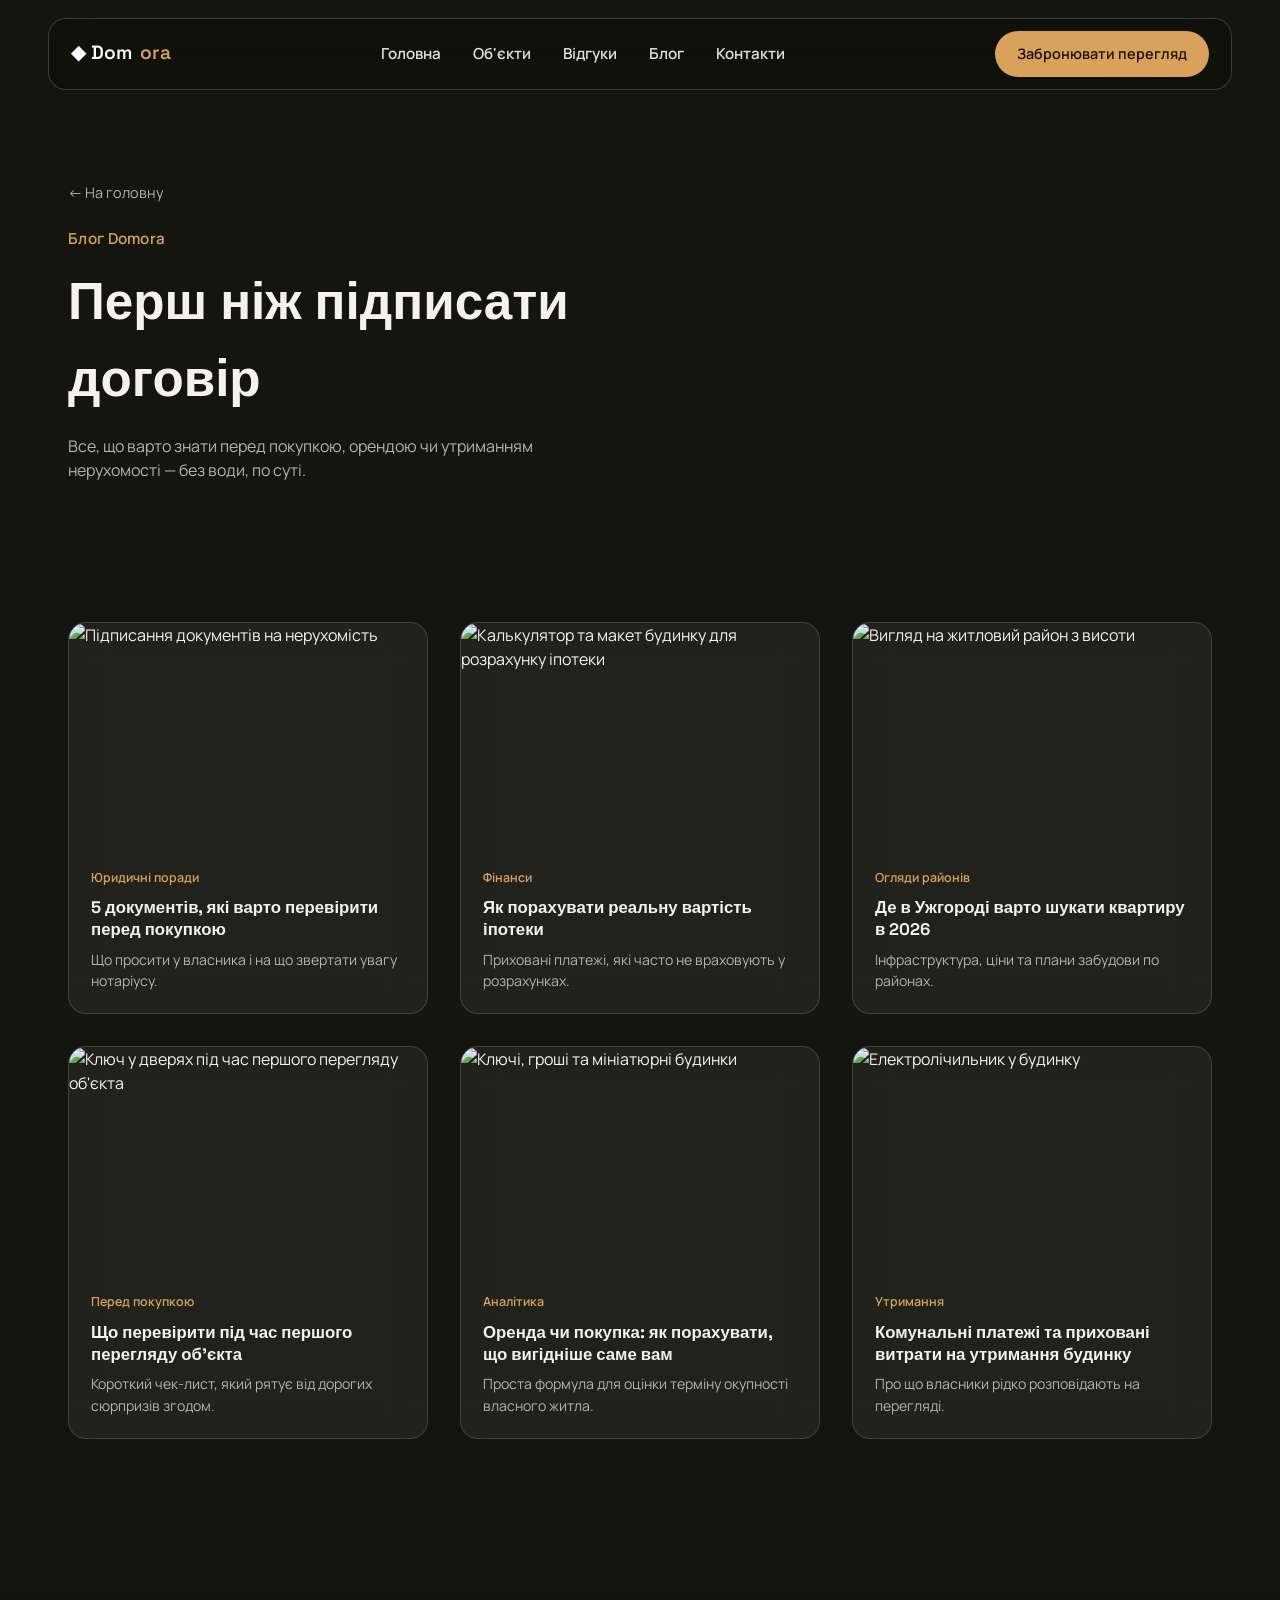
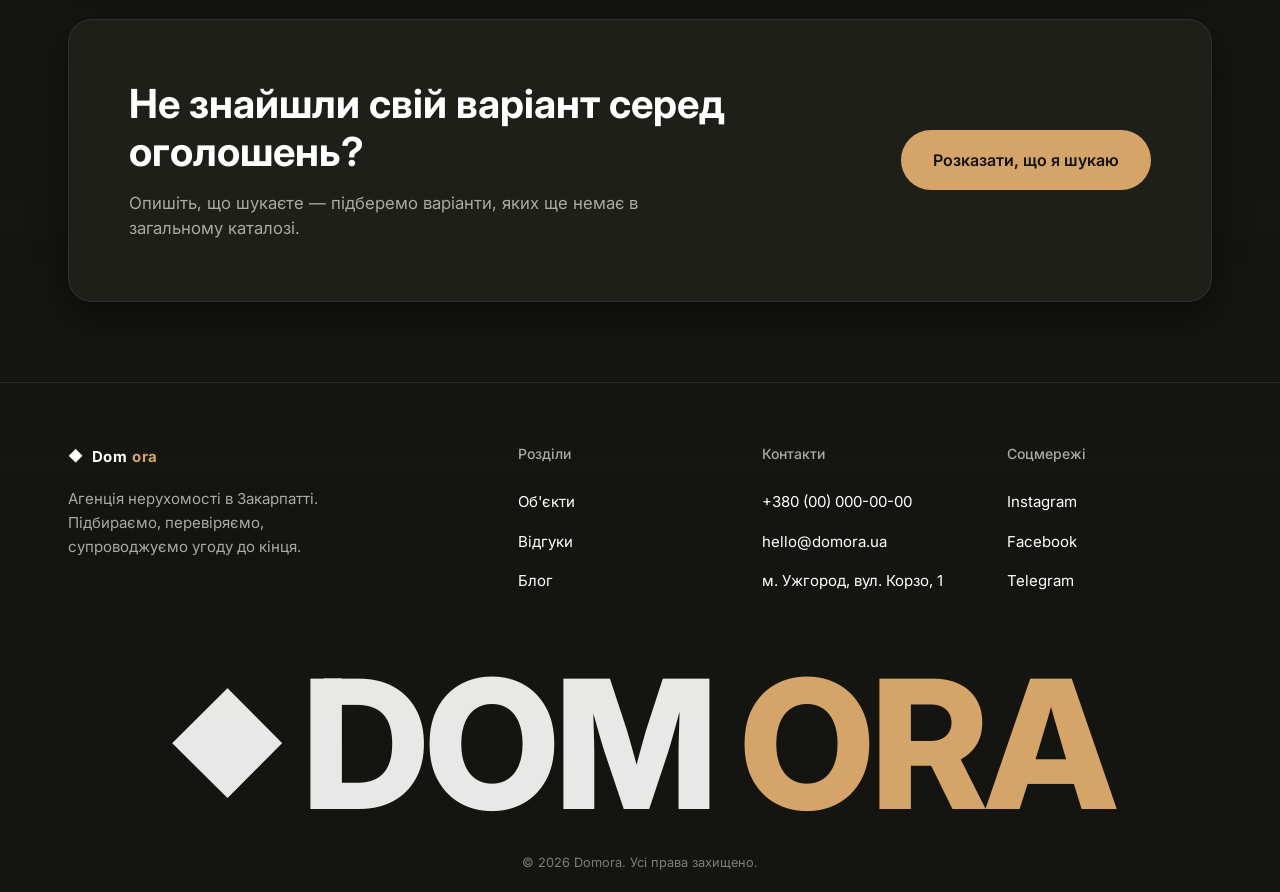
==== blog.html @ a79d10d9 "Add files via upload" ====
<!DOCTYPE html>
<html lang="uk">
<head>
<meta charset="UTF-8">
<meta name="viewport" content="width=device-width, initial-scale=1.0">
<title>Блог Domora — поради про нерухомість</title>
<link rel="preconnect" href="https://fonts.googleapis.com">
<link href="https://fonts.googleapis.com/css2?family=Space+Grotesk:wght@400;500;600;700&family=Manrope:wght@400;500;600;700&display=swap" rel="stylesheet">
<link href="https://fonts.googleapis.com/css2?family=Inter:wght@400;500;600;700;800&amp;display=swap" rel="stylesheet">
<style>
  :root{
    --bg: #15150f;
    --bg-soft: #1b1b13;
    --surface-glass: rgba(255,255,255,0.06);
    --surface-glass-strong: rgba(255,255,255,0.10);
    --border-glass: rgba(255,255,255,0.14);
    --text-primary: #f4f2ea;
    --text-secondary: #b7b3a5;
    --accent: #d9a15b;
    --accent-soft: rgba(217,161,91,0.16);
    --radius-sm: 10px;
    --radius-md: 18px;
    --radius-lg: 28px;
    --font-head: 'Space Grotesk', sans-serif;
    --font-body: 'Manrope', sans-serif;
    --container: 1240px;
    --gap: clamp(16px, 3vw, 32px);
  }

  *{ box-sizing:border-box; margin:0; padding:0; }
  html{ scroll-behavior:smooth; }
  body{
    background:var(--bg);
    color:var(--text-primary);
    font-family:var(--font-body);
    line-height:1.5;
    -webkit-font-smoothing:antialiased;
  }
  img{ display:block; width:100%; height:100%; object-fit:cover; }
  a{ color:inherit; text-decoration:none; }
  ul{ list-style:none; }
  button{ font-family:inherit; cursor:pointer; border:none; background:none; color:inherit; }

  :focus-visible{ outline:2px solid var(--accent); outline-offset:3px; }

  .wrap{ max-width:var(--container); margin-inline:auto; padding-inline:clamp(20px,5vw,48px); }

  .glass{
    background:var(--surface-glass);
    border:1px solid var(--border-glass);
    backdrop-filter:blur(18px);
    -webkit-backdrop-filter:blur(18px);
    border-radius:var(--radius-md);
  }

  /* ---------- HEADER (higher-contrast, readable over any hero image) ---------- */
  header{
    position:fixed; top:0; left:0; right:0; z-index:50;
    padding:18px clamp(20px,5vw,48px);
  }
  .nav-inner{
    max-width:var(--container); margin-inline:auto;
    display:flex; align-items:center; justify-content:space-between;
    min-width:0;
    padding:12px 22px;
    background:rgba(15,15,10,0.62);
    border:1px solid rgba(255,255,255,0.18);
    backdrop-filter:blur(22px);
    -webkit-backdrop-filter:blur(22px);
    border-radius:var(--radius-md);
  }
  .logo{ font-family:var(--font-head); font-weight:600; font-size:1.2rem; display:flex; align-items:center; gap:8px; flex-shrink:0; white-space:nowrap; color:#fff; }
  .logo span{ color:var(--accent); }
  nav ul{ display:flex; gap:32px; }
  nav a{ font-size:0.95rem; font-weight:600; color:rgba(244,242,234,0.92); transition:color .2s; }
  nav a:hover{ color:var(--accent); }
  .btn{
    display:inline-flex; align-items:center; gap:8px;
    padding:12px 22px; border-radius:999px;
    font-size:0.9rem; font-weight:600;
    transition:transform .2s ease, background .2s ease;
  }
  .btn-primary{ background:var(--accent); color:#1a1408; }
  .btn-primary:hover{ transform:translateY(-2px); }
  .btn-ghost{ border:1px solid rgba(255,255,255,0.28); color:#fff; }
  .btn-ghost:hover{ background:var(--surface-glass-strong); }

  .burger{ display:none; width:40px; height:40px; flex:0 0 40px; align-items:center; justify-content:center; border-radius:50%; color:#fff; background:rgba(15,15,10,0.55); border:1px solid rgba(255,255,255,0.2); }
  .burger svg{ width:20px; height:20px; }

  .mobile-menu{
    display:none;
    position:fixed; inset:0; z-index:60;
    padding:72px 20px 32px;
    overflow-y:auto;
    background:rgba(10,10,7,0.92);
    backdrop-filter:blur(20px);
    flex-direction:column; align-items:center; justify-content:center; gap:28px;
  }
  .mobile-menu.open{ display:flex; }
  .mobile-menu a{ font-family:var(--font-head); font-size:1.6rem; color:#fff; text-align:center; }
  .mobile-menu .btn{ width:min(100%, 340px); justify-content:center; padding:14px 18px; font-family:var(--font-body); font-size:0.95rem; white-space:normal; }
  .mobile-menu .btn-primary{ color:#1a1408; }
  .mobile-menu .close{ position:absolute; top:24px; right:24px; width:44px; height:44px; color:#fff; }

  /* ---------- HERO ---------- */
  .hero{
    position:relative;
    min-height:100vh;
    display:flex; align-items:flex-end;
    padding-bottom:clamp(40px,6vw,80px);
    overflow:hidden;
  }
  .hero-bg{ position:absolute; inset:0; z-index:0; }
  .hero-bg img, .hero-bg video{ width:100%; height:100%; object-fit:cover; }
  .hero-bg::after{
    content:''; position:absolute; inset:0;
    background:linear-gradient(180deg, rgba(21,21,15,0.15) 0%, rgba(21,21,15,0.35) 45%, rgba(21,21,15,0.95) 100%);
  }
  .hero-content{
    position:relative; z-index:2; width:100%;
    display:flex; align-items:flex-end; justify-content:space-between; gap:40px;
  }
  .hero-text{ max-width:640px; animation:riseIn 0.9s ease both; }
  .eyebrow{ color:var(--accent); font-weight:600; letter-spacing:0.02em; margin-bottom:14px; font-size:0.95rem; }
  .hero-text h1{
    font-family:var(--font-head);
    font-size:clamp(2.6rem, 6vw, 4.6rem);
    line-height:1.02;
    font-weight:600;
    margin-bottom:20px;
  }
  .hero-text p{ color:var(--text-secondary); font-size:clamp(1rem,1.6vw,1.15rem); max-width:480px; margin-bottom:28px; }
  .hero-actions{ display:flex; gap:14px; flex-wrap:wrap; }

  /* ---------- HERO SLIDER CARD ---------- */
  .hero-card{
    width:300px; flex-shrink:0; padding:18px;
    animation:riseIn 1.1s ease both;
  }
  .hero-card .thumb{ position:relative; border-radius:var(--radius-sm); overflow:hidden; aspect-ratio:4/3; margin-bottom:14px; }
  .hero-card .thumb img{ transition:opacity .3s ease; }
  .slide-arrow{
    position:absolute; top:50%; transform:translateY(-50%);
    width:34px; height:34px; border-radius:50%;
    background:rgba(15,15,10,0.55); border:1px solid rgba(255,255,255,0.3);
    backdrop-filter:blur(10px); color:#fff;
    display:flex; align-items:center; justify-content:center;
    transition:background .2s ease;
  }
  .slide-arrow:hover{ background:var(--accent); color:#1a1408; }
  .slide-arrow.prev{ left:8px; }
  .slide-arrow.next{ right:8px; }
  .slide-arrow svg{ width:16px; height:16px; }
  .slide-dots{ display:flex; gap:6px; position:absolute; bottom:8px; left:50%; transform:translateX(-50%); }
  .slide-dots span{ width:6px; height:6px; border-radius:50%; background:rgba(255,255,255,0.4); transition:background .2s; }
  .slide-dots span.active{ background:var(--accent); }
  .hero-card h3{ font-family:var(--font-head); font-size:1.05rem; margin-bottom:4px; }
  .hero-card .loc{ color:var(--text-secondary); font-size:0.85rem; margin-bottom:14px; }
  .hero-card .price{ font-weight:700; color:var(--accent); }

  @keyframes riseIn{ from{ opacity:0; transform:translateY(24px);} to{ opacity:1; transform:translateY(0);} }
  @media (prefers-reduced-motion: reduce){ *{ animation:none !important; scroll-behavior:auto !important; } }

  /* ---------- SECTION SHARED ---------- */
  section{ padding:clamp(70px,10vw,120px) 0; }
  .section-head{ max-width:640px; margin-bottom:48px; }
  .section-head .eyebrow{ margin-bottom:12px; }
  .section-head h2{ font-family:var(--font-head); font-size:clamp(1.8rem,3.4vw,2.6rem); font-weight:600; line-height:1.15; }
  .section-head p{ color:var(--text-secondary); margin-top:14px; }

  /* ---------- STATEMENT BAND ---------- */
  .statement{ background:var(--bg-soft); }
  .statement .wrap{ text-align:center; }
  .statement p{
    font-family:var(--font-head); font-weight:500;
    font-size:clamp(1.6rem, 4vw, 2.6rem);
    line-height:1.25; max-width:900px; margin-inline:auto;
  }
  .statement p em{ color:var(--accent); font-style:normal; }

  /* ---------- CATEGORIES ---------- */
  .cat-grid{ display:grid; grid-template-columns:repeat(4,1fr); gap:var(--gap); }
  .cat-card{ padding:28px; transition:transform .25s ease, background .25s ease; }
  .cat-card:hover{ transform:translateY(-6px); background:var(--surface-glass-strong); }
  .cat-card .num{ color:var(--text-secondary); font-size:0.85rem; margin-bottom:26px; display:block; }
  .cat-card h3{ font-family:var(--font-head); font-size:1.15rem; margin-bottom:8px; }
  .cat-card p{ color:var(--text-secondary); font-size:0.9rem; }

  /* ---------- LISTINGS (higher-contrast overlay + brighter hover) ---------- */
  .listing-grid{ display:grid; grid-template-columns:repeat(3,1fr); gap:var(--gap); }
  .listing-card{ border-radius:var(--radius-md); overflow:hidden; position:relative; }
  .listing-card .img-wrap{ aspect-ratio:4/5; overflow:hidden; }
  .listing-card .img-wrap img{ transition:transform .5s ease; }
  .listing-card:hover .img-wrap img{ transform:scale(1.06); }
  .listing-info{
    position:absolute; left:14px; right:14px; bottom:14px;
    padding:16px 18px;
    background:rgba(12,11,8,0.66);
    border:1px solid rgba(255,255,255,0.16);
    backdrop-filter:blur(16px);
    -webkit-backdrop-filter:blur(16px);
    border-radius:var(--radius-sm);
    transition:background .25s ease, border-color .25s ease;
  }
  .listing-card:hover .listing-info{
    background:rgba(217,161,91,0.26);
    border-color:rgba(217,161,91,0.6);
  }
  .listing-info .top-row{ display:flex; justify-content:space-between; align-items:baseline; margin-bottom:6px; }
  .listing-info h3{ font-family:var(--font-head); font-size:1.05rem; color:#fff; }
  .listing-info .price{ color:var(--accent); font-weight:700; font-size:0.95rem; }
  .listing-card:hover .listing-info .price{ color:#fff2e0; }
  .listing-info .meta{ color:#ded9cb; font-size:0.84rem; font-weight:500; }
  .listing-card:hover .listing-info .meta{ color:#fff; }

  /* ---------- TESTIMONIALS (grid of several) ---------- */
  .testi-grid{ display:grid; grid-template-columns:repeat(3,1fr); gap:var(--gap); }
  .testi-card{ padding:28px; display:flex; flex-direction:column; justify-content:space-between; min-height:220px; }
  .testi-card blockquote{ font-size:0.98rem; line-height:1.55; margin-bottom:20px; }
  .testi-card .who{ display:flex; align-items:center; gap:12px; }
  .testi-card .who .ph{ width:42px; height:42px; border-radius:50%; overflow:hidden; flex-shrink:0; }
  .testi-card .name{ font-weight:700; font-size:0.88rem; }
  .testi-card .sub{ color:var(--text-secondary); font-size:0.78rem; }

  /* ---------- ABOUT STATS ---------- */
  .stats-panel{
    display:flex; align-items:center; justify-content:space-between;
    padding:clamp(28px,4vw,48px);
  }
  .stat-item{ flex:1; text-align:center; padding:0 12px; position:relative; }
  .stat-item + .stat-item::before{
    content:''; position:absolute; left:0; top:50%; transform:translateY(-50%);
    width:1px; height:56px; background:var(--border-glass);
  }
  .stat-item .num{ font-family:var(--font-head); font-size:clamp(2.1rem,4.5vw,3.2rem); font-weight:700; color:var(--accent); line-height:1; }
  .stat-item .label{ color:var(--text-secondary); font-size:0.88rem; margin-top:10px; }

  /* ---------- BLOG ---------- */
  .blog-more{ display:flex; justify-content:center; margin-top:40px; }
  .blog-grid{ display:grid; grid-template-columns:repeat(3,1fr); gap:var(--gap); }
  .blog-card{ overflow:hidden; }
  .blog-card .img-wrap{ aspect-ratio:16/10; overflow:hidden; }
  .blog-card .body{ padding:22px; }
  .blog-card .tag{ color:var(--accent); font-size:0.78rem; font-weight:600; margin-bottom:10px; display:block; }
  .blog-card h3{ font-family:var(--font-head); font-size:1.05rem; margin-bottom:8px; line-height:1.3; }
  .blog-card p{ color:var(--text-secondary); font-size:0.88rem; }

  /* ---------- CTA ТА ФУТЕР ---------- */
  .site-end{
    --end-accent:#d5a468;
    --end-muted:#a8aaa3;
    color:#fff;
    font-family:'Inter',var(--font-body);
    background:linear-gradient(to bottom,rgba(20,21,17,0.78),rgba(20,21,17,0.96)),url('https://images.unsplash.com/photo-1580587771525-78b9dba3b914?auto=format&fit=crop&w=1920&q=80') center/cover no-repeat;
  }
  .site-end .contact-section{ padding:clamp(40px,5vw,60px) 0 0; }
  .end-cta{
    display:flex; align-items:center; justify-content:space-between; gap:32px;
    padding:clamp(32px,5vw,60px);
    background:rgba(32,34,28,0.85);
    border:1px solid rgba(255,255,255,0.08);
    border-radius:24px;
    box-shadow:0 15px 35px rgba(0,0,0,0.4);
    backdrop-filter:blur(10px);
    -webkit-backdrop-filter:blur(10px);
  }
  .end-cta-copy{ max-width:600px; }
  .end-cta h2{ font-family:inherit; font-size:clamp(1.7rem,3.2vw,2.5rem); font-weight:700; line-height:1.2; }
  .end-cta p{ margin-top:15px; color:var(--end-muted); font-size:1.05rem; }
  .end-cta-link{
    display:inline-flex; align-items:center; justify-content:center; flex-shrink:0;
    padding:18px 32px; border-radius:50px;
    background:var(--end-accent); color:#111;
    font-size:1rem; font-weight:600; white-space:nowrap;
    transition:background .3s ease,transform .3s ease,box-shadow .3s ease;
  }
  .end-cta-link:hover{ background:#e6b67b; transform:translateY(-3px); box-shadow:0 5px 20px rgba(213,164,104,0.3); }
  .site-footer{ margin-top:80px; padding:60px 0 0; border-top:1px solid rgba(255,255,255,0.08); }
  .end-footer-grid{ display:grid; grid-template-columns:2fr repeat(3,1fr); gap:40px; margin-bottom:32px; }
  .end-brand-logo{ display:inline-flex; align-items:center; font-size:1.5rem; font-weight:700; line-height:1; letter-spacing:.5px; }
  .end-brand-logo .diamond{ margin-right:8px; font-size:.9rem; }
  .end-brand-logo .ora{ margin-left:5px; color:var(--end-accent); }
  .end-brand-desc{ max-width:250px; margin-top:20px; color:var(--end-muted); font-size:.94rem; line-height:1.6; }
  .end-footer-col h4{ margin-bottom:25px; color:var(--end-muted); font-size:.875rem; font-weight:500; }
  .end-footer-col li{ margin-bottom:15px; }
  .end-footer-col a,.end-footer-col .plain-text{ color:#fff; font-size:.94rem; transition:color .3s ease; }
  .end-footer-col a:hover{ color:var(--end-accent); }
  .end-giant-logo{
    display:flex; align-items:center; justify-content:center; width:100%;
    padding:14px 0 20px; overflow:hidden;
    color:rgba(255,255,255,0.9);
    font-size:14vw; font-weight:800; line-height:1; letter-spacing:-.02em;
    white-space:nowrap; user-select:none;
  }
  .end-giant-logo .diamond{ margin-right:1.5vw; font-size:9vw; }
  .end-giant-logo .ora{ margin-left:2vw; color:var(--end-accent); }
  .end-copyright{ padding-bottom:20px; color:rgba(168,170,163,0.7); font-size:.8rem; text-align:center; }

  /* ---------- RESPONSIVE ---------- */
  @media (min-width:768px) and (max-width:1100px){
    .nav-inner{ gap:clamp(8px,1.2vw,16px); padding:10px 14px; }
    .logo{ font-size:1rem; gap:5px; }
    header nav{ flex:1; min-width:0; }
    header nav ul{ justify-content:center; gap:clamp(8px,1.1vw,15px); }
    header nav a{ font-size:clamp(0.72rem,1.35vw,0.84rem); white-space:nowrap; }
    header .desktop-only{ flex-shrink:0; padding:10px 12px; font-size:clamp(0.72rem,1.35vw,0.84rem); white-space:nowrap; }
  }
  @media (max-width:767px){
    header nav, header .desktop-only{ display:none; }
    .burger{ display:flex; }
  }
  @media (max-width:768px){
    header{ padding:14px 16px; }
    .nav-inner{ padding:10px 16px; }
  }
  @media (max-width:1000px){
    .cat-grid{ grid-template-columns:repeat(2,1fr); }
    .listing-grid{ grid-template-columns:repeat(2,1fr); }
    .testi-grid{ grid-template-columns:repeat(2,1fr); }
    .hero-content{ flex-direction:column; align-items:flex-start; }
    .hero-card{ width:100%; max-width:340px; }
  }
  @media (max-width:900px){
    .end-cta{ flex-direction:column; align-items:stretch; text-align:center; }
    .end-cta-link{ width:100%; }
    .end-footer-grid{ grid-template-columns:repeat(2,1fr); }
  }
  @media (max-width:600px){
    .cat-grid, .listing-grid, .testi-grid, .blog-grid{ grid-template-columns:1fr; }
    .end-footer-grid{ grid-template-columns:1fr; gap:28px; text-align:center; }
    .end-brand-desc{ margin-inline:auto; }
    .site-footer{ margin-top:60px; }
    .end-giant-logo{ font-size:14vw; }
    .end-giant-logo .diamond{ font-size:9vw; }
    .stats-panel{ flex-direction:column; gap:24px; }
    .stat-item + .stat-item::before{ display:none; }
  }
</style>
<style>
  .page-hero{ padding:clamp(140px,18vw,180px) 0 20px; }
  .page-hero .eyebrow{ margin-bottom:14px; }
  .page-hero h1{ font-family:var(--font-head); font-size:clamp(2rem,4.5vw,3.2rem); font-weight:600; max-width:700px; }
  .page-hero p{ color:var(--text-secondary); margin-top:16px; max-width:560px; }
  .back-link{ display:inline-flex; align-items:center; gap:8px; color:var(--text-secondary); font-size:0.9rem; margin-bottom:24px; }
  .back-link:hover{ color:var(--accent); }
  .full-blog-grid{ display:grid; grid-template-columns:repeat(3,1fr); gap:var(--gap); }
  @media (max-width:1000px){ .full-blog-grid{ grid-template-columns:repeat(2,1fr); } }
  @media (max-width:600px){ .full-blog-grid{ grid-template-columns:1fr; } }
</style>
</head>
<body>

<header>
  <div class="nav-inner">
    <a href="index.html#hero" class="logo">◆ Dom<span>ora</span></a>
    <nav>
      <ul>
        <li><a href="index.html#hero">Головна</a></li>
        <li><a href="index.html#listings">Об'єкти</a></li>
        <li><a href="index.html#testimonials">Відгуки</a></li>
        <li><a href="blog.html">Блог</a></li>
        <li><a href="#contact">Контакти</a></li>
      </ul>
    </nav>
    <a href="#contact" class="btn btn-primary desktop-only">Забронювати перегляд</a>
    <button class="burger" aria-label="Відкрити меню" onclick="document.getElementById('mmenu').classList.add('open')">
      <svg viewBox="0 0 24 24" fill="none" stroke="currentColor" stroke-width="2"><line x1="3" y1="6" x2="21" y2="6"/><line x1="3" y1="12" x2="21" y2="12"/><line x1="3" y1="18" x2="21" y2="18"/></svg>
    </button>
  </div>
</header>

<div class="mobile-menu" id="mmenu">
  <button class="close" aria-label="Закрити меню" onclick="document.getElementById('mmenu').classList.remove('open')">
    <svg viewBox="0 0 24 24" fill="none" stroke="currentColor" stroke-width="2" style="width:20px;margin:auto;"><line x1="4" y1="4" x2="20" y2="20"/><line x1="20" y1="4" x2="4" y2="20"/></svg>
  </button>
  <a href="index.html#hero" onclick="document.getElementById('mmenu').classList.remove('open')">Головна</a>
  <a href="index.html#listings" onclick="document.getElementById('mmenu').classList.remove('open')">Об'єкти</a>
  <a href="index.html#testimonials" onclick="document.getElementById('mmenu').classList.remove('open')">Відгуки</a>
  <a href="blog.html" onclick="document.getElementById('mmenu').classList.remove('open')">Блог</a>
  <a href="#contact" class="btn btn-primary" onclick="document.getElementById('mmenu').classList.remove('open')">Забронювати перегляд</a>
</div>

<section class="page-hero">
  <div class="wrap">
    <a href="index.html" class="back-link">← На головну</a>
    <div class="eyebrow">Блог Domora</div>
    <h1>Перш ніж підписати договір</h1>
    <p>Все, що варто знати перед покупкою, орендою чи утриманням нерухомості — без води, по суті.</p>
  </div>
</section>

<section>
  <div class="wrap">
    <div class="full-blog-grid">
      <div class="blog-card glass">
        <div class="img-wrap"><img src="https://images.unsplash.com/photo-1763729805496-b5dbf7f00c79?auto=format&fit=crop&w=700&q=80" alt="Підписання документів на нерухомість"></div>
        <div class="body">
          <span class="tag">Юридичні поради</span>
          <h3>5 документів, які варто перевірити перед покупкою</h3>
          <p>Що просити у власника і на що звертати увагу нотаріусу.</p>
        </div>
      </div>
      <div class="blog-card glass">
        <div class="img-wrap"><img src="https://images.unsplash.com/photo-1728825445493-1a6e89164511?auto=format&fit=crop&w=700&q=80" alt="Калькулятор та макет будинку для розрахунку іпотеки"></div>
        <div class="body">
          <span class="tag">Фінанси</span>
          <h3>Як порахувати реальну вартість іпотеки</h3>
          <p>Приховані платежі, які часто не враховують у розрахунках.</p>
        </div>
      </div>
      <div class="blog-card glass">
        <div class="img-wrap"><img src="https://images.unsplash.com/photo-1637119106192-036fbe26d38d?auto=format&fit=crop&w=700&q=80" alt="Вигляд на житловий район з висоти"></div>
        <div class="body">
          <span class="tag">Огляди районів</span>
          <h3>Де в Ужгороді варто шукати квартиру в 2026</h3>
          <p>Інфраструктура, ціни та плани забудови по районах.</p>
        </div>
      </div>
      <div class="blog-card glass">
        <div class="img-wrap"><img src="https://images.unsplash.com/photo-1733244766159-f58f4184fd38?auto=format&fit=crop&w=700&q=80" alt="Ключ у дверях під час першого перегляду об'єкта"></div>
        <div class="body">
          <span class="tag">Перед покупкою</span>
          <h3>Що перевірити під час першого перегляду об'єкта</h3>
          <p>Короткий чек-лист, який рятує від дорогих сюрпризів згодом.</p>
        </div>
      </div>
      <div class="blog-card glass">
        <div class="img-wrap"><img src="https://images.unsplash.com/photo-1747037941864-74595e4ff56d?auto=format&fit=crop&w=700&q=80" alt="Ключі, гроші та мініатюрні будинки"></div>
        <div class="body">
          <span class="tag">Аналітика</span>
          <h3>Оренда чи покупка: як порахувати, що вигідніше саме вам</h3>
          <p>Проста формула для оцінки терміну окупності власного житла.</p>
        </div>
      </div>
      <div class="blog-card glass">
        <div class="img-wrap"><img src="https://images.unsplash.com/photo-1604177420682-0c840feb01de?auto=format&fit=crop&w=700&q=80" alt="Електролічильник у будинку"></div>
        <div class="body">
          <span class="tag">Утримання</span>
          <h3>Комунальні платежі та приховані витрати на утримання будинку</h3>
          <p>Про що власники рідко розповідають на перегляді.</p>
        </div>
      </div>
    </div>
  </div>
</section>

<div class="site-end">
  <section id="contact" class="contact-section">
    <div class="wrap">
      <div class="end-cta">
        <div class="end-cta-copy">
          <h2>Не знайшли свій варіант серед оголошень?</h2>
          <p>Опишіть, що шукаєте — підберемо варіанти, яких ще немає в загальному каталозі.</p>
        </div>
        <a href="mailto:hello@domora.ua" class="end-cta-link">Розказати, що я шукаю</a>
      </div>
    </div>
  </section>

  <footer class="site-footer">
    <div class="wrap">
      <div class="end-footer-grid">
        <div class="end-footer-col">
          <a href="index.html#hero" class="end-brand-logo"><span class="diamond">◆</span><span>Dom</span><span class="ora">ora</span></a>
          <p class="end-brand-desc">Агенція нерухомості в Закарпатті.<br>Підбираємо, перевіряємо, супроводжуємо угоду до кінця.</p>
        </div>
        <div class="end-footer-col">
          <h4>Розділи</h4>
          <ul>
            <li><a href="index.html#listings">Об'єкти</a></li>
            <li><a href="index.html#testimonials">Відгуки</a></li>
            <li><a href="blog.html">Блог</a></li>
          </ul>
        </div>
        <div class="end-footer-col">
          <h4>Контакти</h4>
          <ul>
            <li><a href="tel:+380000000000">+380 (00) 000-00-00</a></li>
            <li><a href="mailto:hello@domora.ua">hello@domora.ua</a></li>
            <li><span class="plain-text">м. Ужгород, вул. Корзо, 1</span></li>
          </ul>
        </div>
        <div class="end-footer-col">
          <h4>Соцмережі</h4>
          <ul>
            <li><span class="plain-text">Instagram</span></li>
            <li><span class="plain-text">Facebook</span></li>
            <li><span class="plain-text">Telegram</span></li>
          </ul>
        </div>
      </div>
    </div>
    <div class="end-giant-logo" aria-hidden="true"><span class="diamond">◆</span><span>DOM<span class="ora">ORA</span></span></div>
    <div class="end-copyright">© 2026 Domora. Усі права захищено.</div>
  </footer>
</div>

</body>
</html>
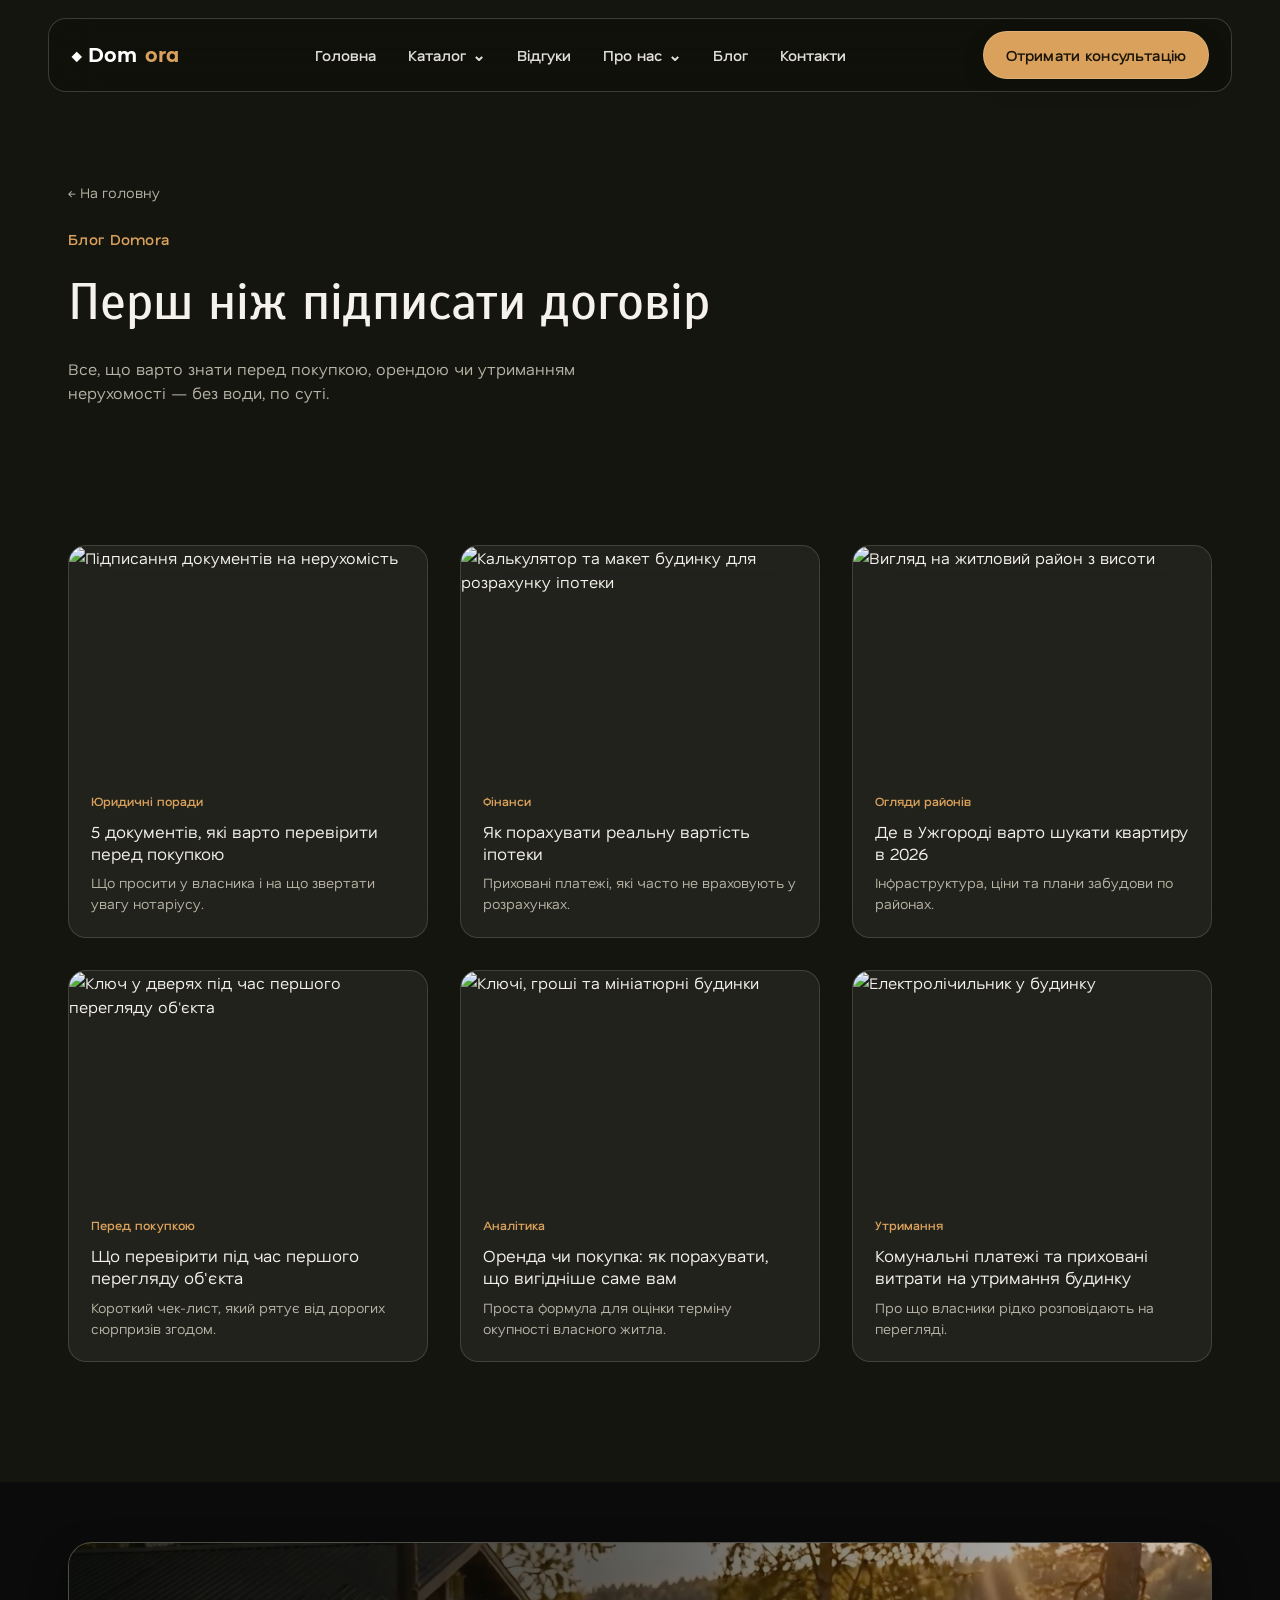
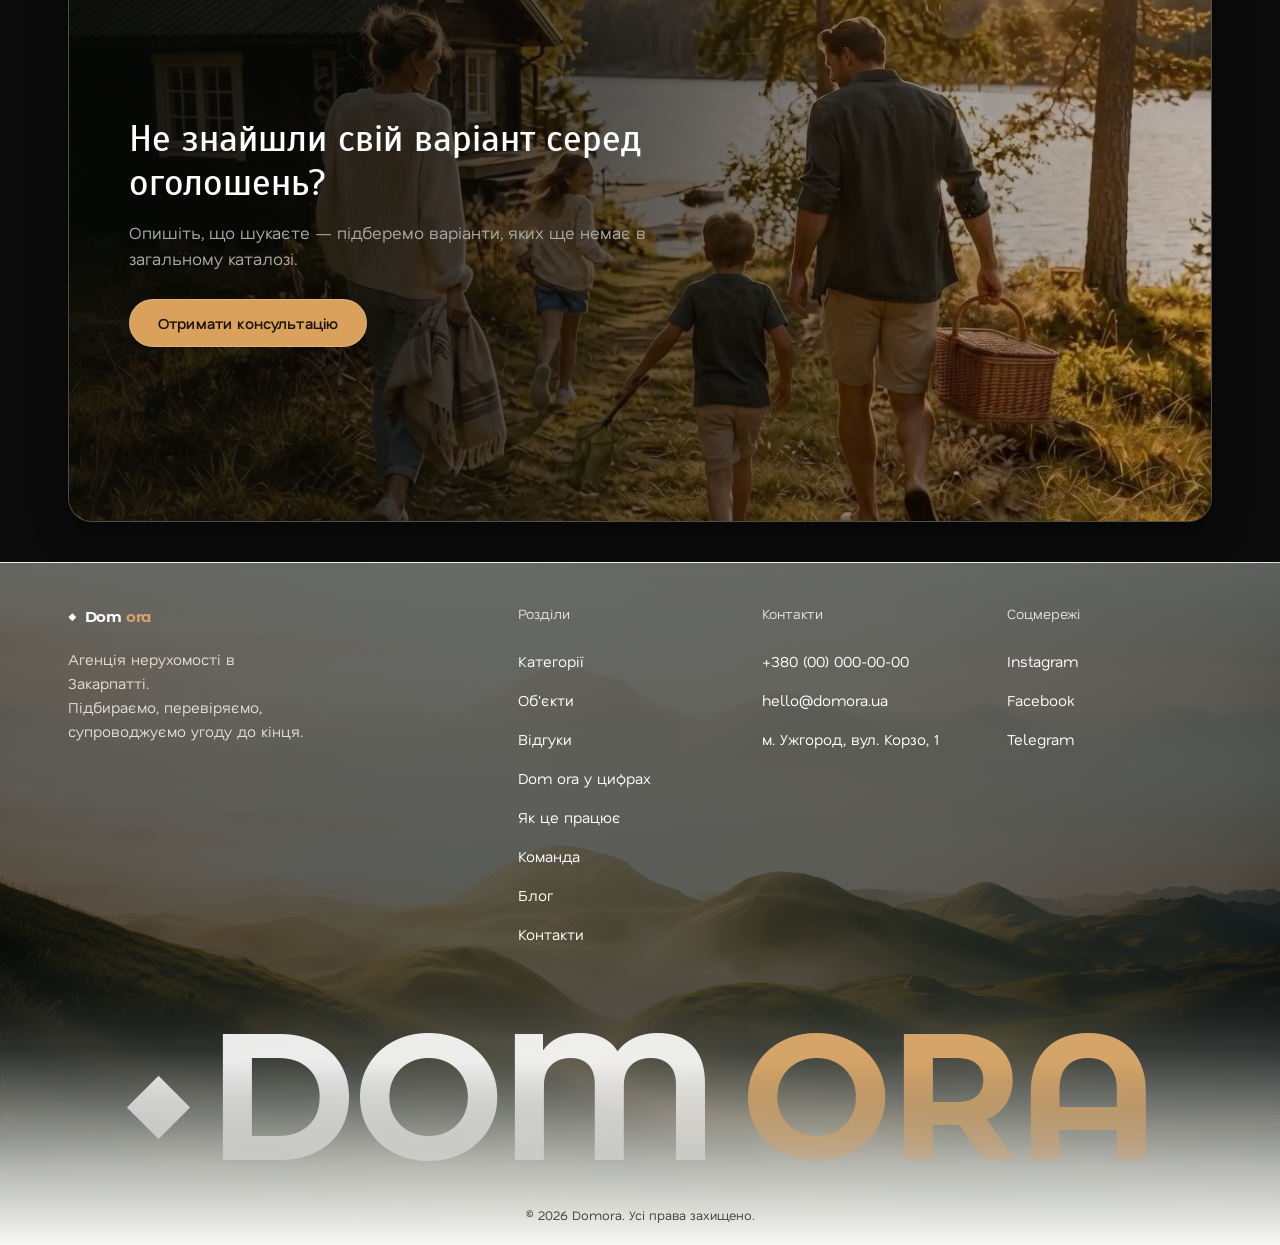
==== commit ef88fed3: "Add files via upload" ====
--- a/blog.html
+++ b/blog.html
@@ -3,10 +3,25 @@
 <head>
 <meta charset="UTF-8">
 <meta name="viewport" content="width=device-width, initial-scale=1.0">
+<link rel="icon" href="favicon.svg" type="image/svg+xml">
+<!-- TODO: замінити на окрему PNG-іконку 180×180 для iOS, коли вона буде готова. -->
+<link rel="apple-touch-icon" href="favicon.svg">
 <title>Блог Domora — поради про нерухомість</title>
+<meta name="description" content="Блог Domora про нерухомість у Закарпатті: документи перед покупкою, іпотека, вибір району, огляд житла та приховані витрати.">
+<meta property="og:type" content="website">
+<meta property="og:title" content="Блог Domora — поради про нерухомість">
+<meta property="og:description" content="Блог Domora про нерухомість у Закарпатті: документи перед покупкою, іпотека, вибір району, огляд житла та приховані витрати.">
+<link rel="canonical" href="https://domora.ua/blog.html">
+<meta property="og:url" content="https://domora.ua/blog.html">
+<!-- TODO: додати абсолютну HTTPS-адресу зображення 1200×630 після створення файлу. -->
+<meta property="og:image" content="">
+<meta name="twitter:card" content="summary_large_image">
+<!-- GA4: вставити тег тут після налаштування аналітики. -->
+<!-- Meta Pixel: вставити тут після налаштування аналітики. -->
 <link rel="preconnect" href="https://fonts.googleapis.com">
-<link href="https://fonts.googleapis.com/css2?family=Space+Grotesk:wght@400;500;600;700&family=Manrope:wght@400;500;600;700&display=swap" rel="stylesheet">
-<link href="https://fonts.googleapis.com/css2?family=Inter:wght@400;500;600;700;800&amp;display=swap" rel="stylesheet">
+<link rel="preconnect" href="https://fonts.gstatic.com" crossorigin>
+<link href="https://fonts.googleapis.com/css2?family=Montserrat+Alternates:wght@700&amp;family=Nata+Sans:wght@400;500;600;700&amp;family=Scada:wght@400&amp;display=swap" rel="stylesheet">
+<link rel="stylesheet" href="inquiry.css">
 <style>
   :root{
     --bg: #15150f;
@@ -21,8 +36,9 @@
     --radius-sm: 10px;
     --radius-md: 18px;
     --radius-lg: 28px;
-    --font-head: 'Space Grotesk', sans-serif;
-    --font-body: 'Manrope', sans-serif;
+    --font-head: 'Scada', sans-serif;
+    --font-brand: 'Montserrat Alternates', sans-serif;
+    --font-body: 'Nata Sans', sans-serif;
     --container: 1240px;
     --gap: clamp(16px, 3vw, 32px);
   }
@@ -33,10 +49,12 @@
     background:var(--bg);
     color:var(--text-primary);
     font-family:var(--font-body);
+    font-weight:400;
     line-height:1.5;
     -webkit-font-smoothing:antialiased;
   }
   img{ display:block; width:100%; height:100%; object-fit:cover; }
+  h1,h2,h3,h4{ font-weight:400; }
   a{ color:inherit; text-decoration:none; }
   ul{ list-style:none; }
   button{ font-family:inherit; cursor:pointer; border:none; background:none; color:inherit; }
@@ -44,6 +62,7 @@
   :focus-visible{ outline:2px solid var(--accent); outline-offset:3px; }
 
   .wrap{ max-width:var(--container); margin-inline:auto; padding-inline:clamp(20px,5vw,48px); }
+  .sr-only{ position:absolute; width:1px; height:1px; padding:0; margin:-1px; overflow:hidden; clip:rect(0,0,0,0); white-space:nowrap; border:0; }
 
   .glass{
     background:var(--surface-glass);
@@ -69,21 +88,25 @@
     -webkit-backdrop-filter:blur(22px);
     border-radius:var(--radius-md);
   }
-  .logo{ font-family:var(--font-head); font-weight:600; font-size:1.2rem; display:flex; align-items:center; gap:8px; flex-shrink:0; white-space:nowrap; color:#fff; }
+  .logo{ font-family:var(--font-brand); font-weight:700; font-size:1.2rem; display:flex; align-items:center; gap:8px; flex-shrink:0; white-space:nowrap; color:#fff; }
   .logo span{ color:var(--accent); }
-  nav ul{ display:flex; gap:32px; }
-  nav a{ font-size:0.95rem; font-weight:600; color:rgba(244,242,234,0.92); transition:color .2s; }
-  nav a:hover{ color:var(--accent); }
-  .btn{
-    display:inline-flex; align-items:center; gap:8px;
-    padding:12px 22px; border-radius:999px;
-    font-size:0.9rem; font-weight:600;
-    transition:transform .2s ease, background .2s ease;
-  }
-  .btn-primary{ background:var(--accent); color:#1a1408; }
-  .btn-primary:hover{ transform:translateY(-2px); }
-  .btn-ghost{ border:1px solid rgba(255,255,255,0.28); color:#fff; }
-  .btn-ghost:hover{ background:var(--surface-glass-strong); }
+  header nav ul{ display:flex; align-items:center; gap:32px; }
+  header nav a,header nav summary{ font-size:0.95rem; font-weight:600; color:rgba(244,242,234,0.92); transition:color .2s; }
+  header nav a:hover,header nav summary:hover,header nav details[open] summary{ color:var(--accent); }
+  header nav details{ position:relative; }
+  header nav summary{ display:flex; align-items:center; gap:6px; cursor:pointer; list-style:none; white-space:nowrap; }
+  header nav summary::-webkit-details-marker{ display:none; }
+  header nav summary::after{ content:'⌄'; font-size:1rem; line-height:1; transition:transform .2s; }
+  header nav details[open] summary::after{ transform:rotate(180deg); }
+  .nav-submenu{ position:absolute; top:calc(100% + 16px); left:-14px; z-index:2; display:grid; gap:2px; min-width:190px; padding:9px; background:rgba(20,20,15,.97); border:1px solid var(--border-glass); border-radius:var(--radius-sm); box-shadow:0 16px 34px rgba(0,0,0,.35); }
+  .nav-submenu a{ display:block; padding:9px 11px; border-radius:7px; white-space:nowrap; font-size:.86rem; }
+  .nav-submenu a:hover{ background:var(--surface-glass-strong); }
+  .btn,.end-cta-link{ display:inline-flex; align-items:center; justify-content:center; gap:8px; min-height:48px; padding:12px 22px; border:1px solid transparent; border-radius:999px; font-family:var(--font-body); font-size:.95rem; font-weight:600; line-height:1.2; letter-spacing:.01em; text-align:center; box-shadow:0 8px 24px rgba(0,0,0,.12); transition:transform .2s ease,background .2s ease,border-color .2s ease,box-shadow .2s ease; }
+  .btn-primary,.end-cta-link{ background:var(--accent); border-color:rgba(255,255,255,.18); color:#1a1408; }
+  .btn-primary:hover,.end-cta-link:hover{ background:#e6b67b; transform:translateY(-2px); box-shadow:0 10px 24px rgba(217,161,91,.24); }
+  .btn-ghost{ background:rgba(255,255,255,.06); border-color:rgba(255,255,255,.28); color:#fff; }
+  .btn-ghost:hover{ background:var(--surface-glass-strong); transform:translateY(-2px); }
+  .burger:hover,.mobile-menu .close:hover{ color:var(--accent); background:var(--accent-soft); }
 
   .burger{ display:none; width:40px; height:40px; flex:0 0 40px; align-items:center; justify-content:center; border-radius:50%; color:#fff; background:rgba(15,15,10,0.55); border:1px solid rgba(255,255,255,0.2); }
   .burger svg{ width:20px; height:20px; }
@@ -91,14 +114,14 @@
   .mobile-menu{
     display:none;
     position:fixed; inset:0; z-index:60;
-    padding:72px 20px 32px;
+    padding:72px 20px 28px;
     overflow-y:auto;
     background:rgba(10,10,7,0.92);
     backdrop-filter:blur(20px);
-    flex-direction:column; align-items:center; justify-content:center; gap:28px;
+    flex-direction:column; align-items:center; justify-content:flex-start; gap:18px;
   }
   .mobile-menu.open{ display:flex; }
-  .mobile-menu a{ font-family:var(--font-head); font-size:1.6rem; color:#fff; text-align:center; }
+  .mobile-menu a{ font-family:var(--font-brand); font-size:1.3rem; color:#fff; text-align:center; }
   .mobile-menu .btn{ width:min(100%, 340px); justify-content:center; padding:14px 18px; font-family:var(--font-body); font-size:0.95rem; white-space:normal; }
   .mobile-menu .btn-primary{ color:#1a1408; }
   .mobile-menu .close{ position:absolute; top:24px; right:24px; width:44px; height:44px; color:#fff; }
@@ -127,7 +150,7 @@
     font-family:var(--font-head);
     font-size:clamp(2.6rem, 6vw, 4.6rem);
     line-height:1.02;
-    font-weight:600;
+    font-weight:400;
     margin-bottom:20px;
   }
   .hero-text p{ color:var(--text-secondary); font-size:clamp(1rem,1.6vw,1.15rem); max-width:480px; margin-bottom:28px; }
@@ -155,26 +178,26 @@
   .slide-dots{ display:flex; gap:6px; position:absolute; bottom:8px; left:50%; transform:translateX(-50%); }
   .slide-dots span{ width:6px; height:6px; border-radius:50%; background:rgba(255,255,255,0.4); transition:background .2s; }
   .slide-dots span.active{ background:var(--accent); }
-  .hero-card h3{ font-family:var(--font-head); font-size:1.05rem; margin-bottom:4px; }
+  .hero-card h3{ font-family:var(--font-body); font-size:1.05rem; margin-bottom:4px; }
   .hero-card .loc{ color:var(--text-secondary); font-size:0.85rem; margin-bottom:14px; }
   .hero-card .price{ font-weight:700; color:var(--accent); }
 
   @keyframes riseIn{ from{ opacity:0; transform:translateY(24px);} to{ opacity:1; transform:translateY(0);} }
-  @media (prefers-reduced-motion: reduce){ *{ animation:none !important; scroll-behavior:auto !important; } }
+  @media (prefers-reduced-motion: reduce){ *{ animation:none !important; scroll-behavior:auto !important; } .end-background-video{ display:none; } }
 
   /* ---------- SECTION SHARED ---------- */
   section{ padding:clamp(70px,10vw,120px) 0; }
   .section-head{ max-width:640px; margin-bottom:48px; }
   .section-head .eyebrow{ margin-bottom:12px; }
-  .section-head h2{ font-family:var(--font-head); font-size:clamp(1.8rem,3.4vw,2.6rem); font-weight:600; line-height:1.15; }
+  .section-head h2{ font-family:var(--font-head); font-size:clamp(1.75rem,3vw,2.45rem); font-weight:400; line-height:1.18; }
   .section-head p{ color:var(--text-secondary); margin-top:14px; }
 
   /* ---------- STATEMENT BAND ---------- */
   .statement{ background:var(--bg-soft); }
   .statement .wrap{ text-align:center; }
   .statement p{
-    font-family:var(--font-head); font-weight:500;
-    font-size:clamp(1.6rem, 4vw, 2.6rem);
+    font-family:var(--font-body); font-weight:400;
+    font-size:clamp(1.5rem, 3.4vw, 2.2rem);
     line-height:1.25; max-width:900px; margin-inline:auto;
   }
   .statement p em{ color:var(--accent); font-style:normal; }
@@ -184,7 +207,7 @@
   .cat-card{ padding:28px; transition:transform .25s ease, background .25s ease; }
   .cat-card:hover{ transform:translateY(-6px); background:var(--surface-glass-strong); }
   .cat-card .num{ color:var(--text-secondary); font-size:0.85rem; margin-bottom:26px; display:block; }
-  .cat-card h3{ font-family:var(--font-head); font-size:1.15rem; margin-bottom:8px; }
+  .cat-card h3{ font-family:var(--font-body); font-size:1.15rem; margin-bottom:8px; }
   .cat-card p{ color:var(--text-secondary); font-size:0.9rem; }
 
   /* ---------- LISTINGS (higher-contrast overlay + brighter hover) ---------- */
@@ -208,7 +231,7 @@
     border-color:rgba(217,161,91,0.6);
   }
   .listing-info .top-row{ display:flex; justify-content:space-between; align-items:baseline; margin-bottom:6px; }
-  .listing-info h3{ font-family:var(--font-head); font-size:1.05rem; color:#fff; }
+  .listing-info h3{ font-family:var(--font-body); font-size:1.05rem; color:#fff; }
   .listing-info .price{ color:var(--accent); font-weight:700; font-size:0.95rem; }
   .listing-card:hover .listing-info .price{ color:#fff2e0; }
   .listing-info .meta{ color:#ded9cb; font-size:0.84rem; font-weight:500; }
@@ -233,7 +256,7 @@
     content:''; position:absolute; left:0; top:50%; transform:translateY(-50%);
     width:1px; height:56px; background:var(--border-glass);
   }
-  .stat-item .num{ font-family:var(--font-head); font-size:clamp(2.1rem,4.5vw,3.2rem); font-weight:700; color:var(--accent); line-height:1; }
+  .stat-item .num{ font-family:var(--font-brand); font-size:clamp(2.1rem,4.5vw,3.2rem); font-weight:700; color:var(--accent); line-height:1; }
   .stat-item .label{ color:var(--text-secondary); font-size:0.88rem; margin-top:10px; }
 
   /* ---------- BLOG ---------- */
@@ -243,59 +266,92 @@
   .blog-card .img-wrap{ aspect-ratio:16/10; overflow:hidden; }
   .blog-card .body{ padding:22px; }
   .blog-card .tag{ color:var(--accent); font-size:0.78rem; font-weight:600; margin-bottom:10px; display:block; }
-  .blog-card h3{ font-family:var(--font-head); font-size:1.05rem; margin-bottom:8px; line-height:1.3; }
+  .blog-card h3{ font-family:var(--font-body); font-size:1.05rem; margin-bottom:8px; line-height:1.3; }
   .blog-card p{ color:var(--text-secondary); font-size:0.88rem; }
 
   /* ---------- CTA ТА ФУТЕР ---------- */
   .site-end{
     --end-accent:#d5a468;
     --end-muted:#a8aaa3;
+    position:relative;
+    overflow:hidden;
     color:#fff;
-    font-family:'Inter',var(--font-body);
-    background:linear-gradient(to bottom,rgba(20,21,17,0.78),rgba(20,21,17,0.96)),url('https://images.unsplash.com/photo-1580587771525-78b9dba3b914?auto=format&fit=crop&w=1920&q=80') center/cover no-repeat;
+    font-family:var(--font-body);
+    background:#0b0b0b;
   }
   .site-end .contact-section{ padding:clamp(40px,5vw,60px) 0 0; }
   .end-cta{
-    display:flex; align-items:center; justify-content:space-between; gap:32px;
+    position:relative; isolation:isolate; display:flex; align-items:center; min-height:clamp(420px,47vw,580px);
     padding:clamp(32px,5vw,60px);
-    background:rgba(32,34,28,0.85);
-    border:1px solid rgba(255,255,255,0.08);
+    overflow:hidden;
+    background:#1c1d18;
+    border:1px solid rgba(255,255,255,0.22);
     border-radius:24px;
     box-shadow:0 15px 35px rgba(0,0,0,0.4);
-    backdrop-filter:blur(10px);
-    -webkit-backdrop-filter:blur(10px);
-  }
+  }
+  .end-cta::after{ content:''; position:absolute; inset:0; z-index:1; pointer-events:none; background:linear-gradient(90deg,rgba(8,10,7,.86) 0%,rgba(8,10,7,.66) 46%,rgba(8,10,7,.18) 100%); }
+  .end-cta-content{ position:relative; z-index:2; display:flex; flex-direction:column; align-items:flex-start; gap:28px; min-width:0; width:min(100%,600px); }
   .end-cta-copy{ max-width:600px; }
-  .end-cta h2{ font-family:inherit; font-size:clamp(1.7rem,3.2vw,2.5rem); font-weight:700; line-height:1.2; }
+  .end-cta h2{ font-family:var(--font-head); font-size:clamp(1.55rem,2.9vw,2.3rem); font-weight:400; line-height:1.2; }
   .end-cta p{ margin-top:15px; color:var(--end-muted); font-size:1.05rem; }
   .end-cta-link{
-    display:inline-flex; align-items:center; justify-content:center; flex-shrink:0;
-    padding:18px 32px; border-radius:50px;
-    background:var(--end-accent); color:#111;
-    font-size:1rem; font-weight:600; white-space:nowrap;
-    transition:background .3s ease,transform .3s ease,box-shadow .3s ease;
-  }
-  .end-cta-link:hover{ background:#e6b67b; transform:translateY(-3px); box-shadow:0 5px 20px rgba(213,164,104,0.3); }
-  .site-footer{ margin-top:80px; padding:60px 0 0; border-top:1px solid rgba(255,255,255,0.08); }
+    padding-inline:28px; white-space:nowrap;
+  }
+  .end-cta-media{ position:absolute; inset:0; z-index:0; background:#25251e url('footer-poster.jpg') center/cover no-repeat; }
+  .end-background-video{ position:absolute; inset:0; width:100%; height:100%; object-fit:cover; object-position:center; pointer-events:none; }
+  .site-footer{
+    --end-muted:#e2dfd6;
+    position:relative; isolation:isolate; overflow:hidden;
+    margin-top:40px; padding:40px 0 0;
+    border-top:1px solid rgba(255,255,255,.12);
+    background-color:#0b0b0b;
+    background-image:linear-gradient(180deg,rgba(5,8,6,.58),rgba(5,8,6,.67) 58%,rgba(5,8,6,.78)),url('Editing_nature_background_image_2K_20260926223842.jpg');
+    background-size:cover;
+    background-position:center bottom;
+    background-repeat:no-repeat;
+  }
+  .site-footer::before{
+    content:""; position:absolute; inset:auto 0 0; z-index:1;
+    height:clamp(210px,21vw,310px); pointer-events:none;
+    background:linear-gradient(180deg,rgba(248,249,245,0) 0%,rgba(248,249,245,.12) 27%,rgba(248,249,245,.7) 70%,#f8f9f5 100%);
+    -webkit-backdrop-filter:blur(10px); backdrop-filter:blur(10px);
+    -webkit-mask-image:linear-gradient(180deg,transparent,#000 24%);
+    mask-image:linear-gradient(180deg,transparent,#000 24%);
+  }
+  .site-footer > .wrap{ position:relative; z-index:2; }
   .end-footer-grid{ display:grid; grid-template-columns:2fr repeat(3,1fr); gap:40px; margin-bottom:32px; }
-  .end-brand-logo{ display:inline-flex; align-items:center; font-size:1.5rem; font-weight:700; line-height:1; letter-spacing:.5px; }
+  .end-brand-logo{ display:inline-flex; align-items:center; font-family:var(--font-brand); font-size:1.4rem; font-weight:700; line-height:1; letter-spacing:-.03em; }
   .end-brand-logo .diamond{ margin-right:8px; font-size:.9rem; }
   .end-brand-logo .ora{ margin-left:5px; color:var(--end-accent); }
   .end-brand-desc{ max-width:250px; margin-top:20px; color:var(--end-muted); font-size:.94rem; line-height:1.6; }
-  .end-footer-col h4{ margin-bottom:25px; color:var(--end-muted); font-size:.875rem; font-weight:500; }
+  .end-footer-col h3{ margin-bottom:25px; color:var(--end-muted); font-family:var(--font-body); font-size:.875rem; font-weight:400; }
   .end-footer-col li{ margin-bottom:15px; }
   .end-footer-col a,.end-footer-col .plain-text{ color:#fff; font-size:.94rem; transition:color .3s ease; }
   .end-footer-col a:hover{ color:var(--end-accent); }
   .end-giant-logo{
+    position:relative; z-index:2;
     display:flex; align-items:center; justify-content:center; width:100%;
     padding:14px 0 20px; overflow:hidden;
     color:rgba(255,255,255,0.9);
-    font-size:14vw; font-weight:800; line-height:1; letter-spacing:-.02em;
+    font-family:var(--font-brand); font-size:14vw; font-weight:700; line-height:1; letter-spacing:-.02em;
     white-space:nowrap; user-select:none;
+    -webkit-mask-image:linear-gradient(180deg,#000 0%,#000 32%,rgba(0,0,0,.55) 68%,transparent 100%);
+    mask-image:linear-gradient(180deg,#000 0%,#000 32%,rgba(0,0,0,.55) 68%,transparent 100%);
   }
   .end-giant-logo .diamond{ margin-right:1.5vw; font-size:9vw; }
   .end-giant-logo .ora{ margin-left:2vw; color:var(--end-accent); }
   .end-copyright{ padding-bottom:20px; color:rgba(168,170,163,0.7); font-size:.8rem; text-align:center; }
+  .site-footer .end-copyright{ position:relative; z-index:2; color:#3d423b; }
+
+  @media (max-width:768px){
+    .site-footer{
+      background-image:linear-gradient(180deg,rgba(5,8,6,.60),rgba(5,8,6,.68) 58%,rgba(5,8,6,.80)),url('Sunrise_over_misty_green_hill_2K_20260926224355.jpg');
+      /* У файлі є затемнені бокові поля: масштабуємо центральний вертикальний кадр на всю ширину. */
+      background-size:cover, 360% auto;
+      background-position:center, center 20%;
+    }
+    .site-footer::before{ height:clamp(150px,45vw,220px); }
+  }
 
   /* ---------- RESPONSIVE ---------- */
   @media (min-width:768px) and (max-width:1100px){
@@ -303,7 +359,7 @@
     .logo{ font-size:1rem; gap:5px; }
     header nav{ flex:1; min-width:0; }
     header nav ul{ justify-content:center; gap:clamp(8px,1.1vw,15px); }
-    header nav a{ font-size:clamp(0.72rem,1.35vw,0.84rem); white-space:nowrap; }
+    header nav a,header nav summary{ font-size:clamp(0.72rem,1.35vw,0.84rem); white-space:nowrap; }
     header .desktop-only{ flex-shrink:0; padding:10px 12px; font-size:clamp(0.72rem,1.35vw,0.84rem); white-space:nowrap; }
   }
   @media (max-width:767px){
@@ -322,25 +378,39 @@
     .hero-card{ width:100%; max-width:340px; }
   }
   @media (max-width:900px){
-    .end-cta{ flex-direction:column; align-items:stretch; text-align:center; }
+    .end-cta{ min-height:500px; }
+    .end-cta::after{ background:linear-gradient(to bottom,rgba(6,8,5,.82) 0%,rgba(6,8,5,.58) 54%,rgba(6,8,5,.28) 100%); }
+    .end-cta-content{ align-items:stretch; text-align:center; margin-inline:auto; }
     .end-cta-link{ width:100%; }
     .end-footer-grid{ grid-template-columns:repeat(2,1fr); }
   }
   @media (max-width:600px){
+    .end-cta{ min-height:540px; align-items:flex-start; padding:26px 22px; }
+    .end-cta-content{ gap:22px; }
+    .end-background-video{ object-position:54% center; }
     .cat-grid, .listing-grid, .testi-grid, .blog-grid{ grid-template-columns:1fr; }
-    .end-footer-grid{ grid-template-columns:1fr; gap:28px; text-align:center; }
-    .end-brand-desc{ margin-inline:auto; }
-    .site-footer{ margin-top:60px; }
-    .end-giant-logo{ font-size:14vw; }
+    .end-footer-grid{ grid-template-columns:repeat(2,minmax(0,1fr)); gap:22px 16px; margin-bottom:16px; text-align:left; }
+    .end-footer-col:first-child,.end-footer-col:last-child{ grid-column:1 / -1; text-align:center; }
+    .end-footer-col h4{ margin-bottom:12px; }
+    .end-footer-col li{ margin-bottom:9px; }
+    .end-footer-col a,.end-footer-col .plain-text{ font-size:.85rem; overflow-wrap:anywhere; }
+    .end-footer-col:last-child ul{ display:flex; justify-content:center; flex-wrap:wrap; gap:8px 18px; }
+    .end-footer-col:last-child li{ margin:0; }
+    .end-brand-desc{ max-width:340px; margin:10px auto 0; line-height:1.45; }
+    .site-footer{ margin-top:24px; padding-top:24px; }
+    .end-giant-logo{ font-size:15.5vw; }
     .end-giant-logo .diamond{ font-size:9vw; }
     .stats-panel{ flex-direction:column; gap:24px; }
     .stat-item + .stat-item::before{ display:none; }
+  }
+  @media (max-width:600px) and (prefers-reduced-motion:reduce){
+    .end-background-video{ display:none; }
   }
 </style>
 <style>
   .page-hero{ padding:clamp(140px,18vw,180px) 0 20px; }
   .page-hero .eyebrow{ margin-bottom:14px; }
-  .page-hero h1{ font-family:var(--font-head); font-size:clamp(2rem,4.5vw,3.2rem); font-weight:600; max-width:700px; }
+  .page-hero h1{ font-family:var(--font-head); font-size:clamp(2rem,4.5vw,3.2rem); font-weight:400; max-width:700px; }
   .page-hero p{ color:var(--text-secondary); margin-top:16px; max-width:560px; }
   .back-link{ display:inline-flex; align-items:center; gap:8px; color:var(--text-secondary); font-size:0.9rem; margin-bottom:24px; }
   .back-link:hover{ color:var(--accent); }
@@ -354,33 +424,47 @@
 <header>
   <div class="nav-inner">
     <a href="index.html#hero" class="logo">◆ Dom<span>ora</span></a>
-    <nav>
+    <nav aria-label="Основна навігація">
       <ul>
         <li><a href="index.html#hero">Головна</a></li>
-        <li><a href="index.html#listings">Об'єкти</a></li>
+        <li><details><summary>Каталог</summary><div class="nav-submenu">
+          <a href="index.html#categories">Категорії</a>
+          <a href="index.html#listings">Об'єкти</a>
+        </div></details></li>
         <li><a href="index.html#testimonials">Відгуки</a></li>
-        <li><a href="blog.html">Блог</a></li>
+        <li><details><summary>Про нас</summary><div class="nav-submenu">
+          <a href="index.html#about-stats">Dom ora у цифрах</a>
+          <a href="index.html#process">Як це працює</a>
+          <a href="index.html#team">Команда</a>
+        </div></details></li>
+        <li><a href="blog.html" aria-current="page">Блог</a></li>
         <li><a href="#contact">Контакти</a></li>
       </ul>
     </nav>
-    <a href="#contact" class="btn btn-primary desktop-only">Забронювати перегляд</a>
+    <a href="mailto:hello@domora.ua" class="btn btn-primary desktop-only" data-inquiry>Отримати консультацію</a>
     <button class="burger" aria-label="Відкрити меню" onclick="document.getElementById('mmenu').classList.add('open')">
       <svg viewBox="0 0 24 24" fill="none" stroke="currentColor" stroke-width="2"><line x1="3" y1="6" x2="21" y2="6"/><line x1="3" y1="12" x2="21" y2="12"/><line x1="3" y1="18" x2="21" y2="18"/></svg>
     </button>
   </div>
 </header>
 
-<div class="mobile-menu" id="mmenu">
+<nav class="mobile-menu" id="mmenu" aria-label="Мобільна навігація">
   <button class="close" aria-label="Закрити меню" onclick="document.getElementById('mmenu').classList.remove('open')">
     <svg viewBox="0 0 24 24" fill="none" stroke="currentColor" stroke-width="2" style="width:20px;margin:auto;"><line x1="4" y1="4" x2="20" y2="20"/><line x1="20" y1="4" x2="4" y2="20"/></svg>
   </button>
   <a href="index.html#hero" onclick="document.getElementById('mmenu').classList.remove('open')">Головна</a>
+  <a href="index.html#categories" onclick="document.getElementById('mmenu').classList.remove('open')">Категорії</a>
   <a href="index.html#listings" onclick="document.getElementById('mmenu').classList.remove('open')">Об'єкти</a>
   <a href="index.html#testimonials" onclick="document.getElementById('mmenu').classList.remove('open')">Відгуки</a>
-  <a href="blog.html" onclick="document.getElementById('mmenu').classList.remove('open')">Блог</a>
-  <a href="#contact" class="btn btn-primary" onclick="document.getElementById('mmenu').classList.remove('open')">Забронювати перегляд</a>
-</div>
-
+  <a href="index.html#about-stats" onclick="document.getElementById('mmenu').classList.remove('open')">Dom ora у цифрах</a>
+  <a href="index.html#process" onclick="document.getElementById('mmenu').classList.remove('open')">Як це працює</a>
+  <a href="index.html#team" onclick="document.getElementById('mmenu').classList.remove('open')">Команда</a>
+  <a href="blog.html" aria-current="page" onclick="document.getElementById('mmenu').classList.remove('open')">Блог</a>
+  <a href="#contact" onclick="document.getElementById('mmenu').classList.remove('open')">Контакти</a>
+  <a href="mailto:hello@domora.ua" class="btn btn-primary" data-inquiry onclick="document.getElementById('mmenu').classList.remove('open')">Отримати консультацію</a>
+</nav>
+
+<main>
 <section class="page-hero">
   <div class="wrap">
     <a href="index.html" class="back-link">← На головну</a>
@@ -392,9 +476,10 @@
 
 <section>
   <div class="wrap">
+    <h2 class="sr-only">Статті блогу</h2>
     <div class="full-blog-grid">
       <div class="blog-card glass">
-        <div class="img-wrap"><img src="https://images.unsplash.com/photo-1763729805496-b5dbf7f00c79?auto=format&fit=crop&w=700&q=80" alt="Підписання документів на нерухомість"></div>
+        <div class="img-wrap"><img src="https://images.unsplash.com/photo-1763729805496-b5dbf7f00c79?auto=format&amp;fit=crop&amp;w=700&amp;q=80" width="700" height="438" alt="Підписання документів на нерухомість" loading="lazy" decoding="async"></div>
         <div class="body">
           <span class="tag">Юридичні поради</span>
           <h3>5 документів, які варто перевірити перед покупкою</h3>
@@ -402,7 +487,7 @@
         </div>
       </div>
       <div class="blog-card glass">
-        <div class="img-wrap"><img src="https://images.unsplash.com/photo-1728825445493-1a6e89164511?auto=format&fit=crop&w=700&q=80" alt="Калькулятор та макет будинку для розрахунку іпотеки"></div>
+        <div class="img-wrap"><img src="https://images.unsplash.com/photo-1728825445493-1a6e89164511?auto=format&amp;fit=crop&amp;w=700&amp;q=80" width="700" height="438" alt="Калькулятор та макет будинку для розрахунку іпотеки" loading="lazy" decoding="async"></div>
         <div class="body">
           <span class="tag">Фінанси</span>
           <h3>Як порахувати реальну вартість іпотеки</h3>
@@ -410,7 +495,7 @@
         </div>
       </div>
       <div class="blog-card glass">
-        <div class="img-wrap"><img src="https://images.unsplash.com/photo-1637119106192-036fbe26d38d?auto=format&fit=crop&w=700&q=80" alt="Вигляд на житловий район з висоти"></div>
+        <div class="img-wrap"><img src="https://images.unsplash.com/photo-1637119106192-036fbe26d38d?auto=format&amp;fit=crop&amp;w=700&amp;q=80" width="700" height="438" alt="Вигляд на житловий район з висоти" loading="lazy" decoding="async"></div>
         <div class="body">
           <span class="tag">Огляди районів</span>
           <h3>Де в Ужгороді варто шукати квартиру в 2026</h3>
@@ -418,7 +503,7 @@
         </div>
       </div>
       <div class="blog-card glass">
-        <div class="img-wrap"><img src="https://images.unsplash.com/photo-1733244766159-f58f4184fd38?auto=format&fit=crop&w=700&q=80" alt="Ключ у дверях під час першого перегляду об'єкта"></div>
+        <div class="img-wrap"><img src="https://images.unsplash.com/photo-1733244766159-f58f4184fd38?auto=format&amp;fit=crop&amp;w=700&amp;q=80" width="700" height="438" alt="Ключ у дверях під час першого перегляду об'єкта" loading="lazy" decoding="async"></div>
         <div class="body">
           <span class="tag">Перед покупкою</span>
           <h3>Що перевірити під час першого перегляду об'єкта</h3>
@@ -426,7 +511,7 @@
         </div>
       </div>
       <div class="blog-card glass">
-        <div class="img-wrap"><img src="https://images.unsplash.com/photo-1747037941864-74595e4ff56d?auto=format&fit=crop&w=700&q=80" alt="Ключі, гроші та мініатюрні будинки"></div>
+        <div class="img-wrap"><img src="https://images.unsplash.com/photo-1747037941864-74595e4ff56d?auto=format&amp;fit=crop&amp;w=700&amp;q=80" width="700" height="438" alt="Ключі, гроші та мініатюрні будинки" loading="lazy" decoding="async"></div>
         <div class="body">
           <span class="tag">Аналітика</span>
           <h3>Оренда чи покупка: як порахувати, що вигідніше саме вам</h3>
@@ -434,7 +519,7 @@
         </div>
       </div>
       <div class="blog-card glass">
-        <div class="img-wrap"><img src="https://images.unsplash.com/photo-1604177420682-0c840feb01de?auto=format&fit=crop&w=700&q=80" alt="Електролічильник у будинку"></div>
+        <div class="img-wrap"><img src="https://images.unsplash.com/photo-1604177420682-0c840feb01de?auto=format&amp;fit=crop&amp;w=700&amp;q=80" width="700" height="438" alt="Електролічильник у будинку" loading="lazy" decoding="async"></div>
         <div class="body">
           <span class="tag">Утримання</span>
           <h3>Комунальні платежі та приховані витрати на утримання будинку</h3>
@@ -445,15 +530,21 @@
   </div>
 </section>
 
+</main>
 <div class="site-end">
   <section id="contact" class="contact-section">
     <div class="wrap">
       <div class="end-cta">
-        <div class="end-cta-copy">
-          <h2>Не знайшли свій варіант серед оголошень?</h2>
-          <p>Опишіть, що шукаєте — підберемо варіанти, яких ще немає в загальному каталозі.</p>
-        </div>
-        <a href="mailto:hello@domora.ua" class="end-cta-link">Розказати, що я шукаю</a>
+        <div class="end-cta-content">
+          <div class="end-cta-copy">
+            <h2>Не знайшли свій варіант серед оголошень?</h2>
+            <p>Опишіть, що шукаєте — підберемо варіанти, яких ще немає в загальному каталозі.</p>
+          </div>
+          <a href="mailto:hello@domora.ua" class="end-cta-link" data-inquiry>Отримати консультацію</a>
+        </div>
+        <div class="end-cta-media">
+          <video class="end-background-video" autoplay muted loop playsinline preload="none" poster="footer-poster.jpg" aria-hidden="true" data-src="https://res.cloudinary.com/e0jqfgj9/video/upload/v1790438062/hailuo-03_Subtle_motion_photorealistic._The_family_walks_slowly_towards_the_water._The_tre-0_1.mp4"></video>
+        </div>
       </div>
     </div>
   </section>
@@ -466,15 +557,20 @@
           <p class="end-brand-desc">Агенція нерухомості в Закарпатті.<br>Підбираємо, перевіряємо, супроводжуємо угоду до кінця.</p>
         </div>
         <div class="end-footer-col">
-          <h4>Розділи</h4>
+          <h3>Розділи</h3>
           <ul>
+            <li><a href="index.html#categories">Категорії</a></li>
             <li><a href="index.html#listings">Об'єкти</a></li>
             <li><a href="index.html#testimonials">Відгуки</a></li>
+            <li><a href="index.html#about-stats">Dom ora у цифрах</a></li>
+            <li><a href="index.html#process">Як це працює</a></li>
+            <li><a href="index.html#team">Команда</a></li>
             <li><a href="blog.html">Блог</a></li>
+            <li><a href="#contact">Контакти</a></li>
           </ul>
         </div>
         <div class="end-footer-col">
-          <h4>Контакти</h4>
+          <h3>Контакти</h3>
           <ul>
             <li><a href="tel:+380000000000">+380 (00) 000-00-00</a></li>
             <li><a href="mailto:hello@domora.ua">hello@domora.ua</a></li>
@@ -482,7 +578,7 @@
           </ul>
         </div>
         <div class="end-footer-col">
-          <h4>Соцмережі</h4>
+          <h3>Соцмережі</h3>
           <ul>
             <li><span class="plain-text">Instagram</span></li>
             <li><span class="plain-text">Facebook</span></li>
@@ -496,5 +592,45 @@
   </footer>
 </div>
 
+<dialog class="inquiry-dialog" id="inquiry-dialog" aria-labelledby="inquiry-title">
+  <div class="inquiry-layout">
+    <div class="inquiry-image"><img id="inquiry-photo" src="hero-poster.jpg" width="1280" height="720" alt="" loading="lazy" decoding="async" aria-hidden="true"></div>
+    <div class="inquiry-body">
+      <button class="inquiry-close" type="button" aria-label="Закрити форму" data-inquiry-close><svg viewBox="0 0 24 24" aria-hidden="true"><path d="M5 5l14 14M19 5L5 19"/></svg></button>
+      <h2 id="inquiry-title">Допоможемо знайти ваш дім</h2>
+      <p class="inquiry-intro" id="inquiry-intro">Залиште ім’я та телефон, щоб ми могли зв’язатися з вами.</p>
+      <form class="inquiry-form" id="inquiry-form" action="mailto:hello@domora.ua" method="post" enctype="text/plain">
+        <label>Ваше ім’я <input name="clientName" type="text" autocomplete="name" required maxlength="80" placeholder="Як до вас звертатися?"></label>
+        <label>Номер телефону <input name="clientPhone" type="tel" autocomplete="tel" inputmode="tel" required minlength="8" maxlength="25" placeholder="+380 00 000 00 00"></label>
+        <button class="btn btn-primary" type="submit">Підготувати звернення</button>
+        <p class="inquiry-note">Після натискання відкриється ваш поштовий застосунок із заповненим листом. Сайт не зберігає ці дані.</p>
+        <p class="inquiry-status" id="inquiry-status" role="status" aria-live="polite"></p>
+      </form>
+    </div>
+  </div>
+</dialog>
+
+<script>
+  // Відео контактної плашки не затримує початкове завантаження сторінки.
+  (() => {
+    const video = document.querySelector('.end-background-video');
+    if (!video || window.matchMedia('(prefers-reduced-motion: reduce)').matches) return;
+    const start = () => {
+      video.src = video.dataset.src;
+      video.load();
+      video.play().catch(() => {}); // Якщо автозапуск заблоковано, видно кадр-заставку.
+    };
+    if ('IntersectionObserver' in window) {
+      const observer = new IntersectionObserver(entries => {
+        if (entries[0].isIntersecting) { start(); observer.disconnect(); }
+      }, { rootMargin:'300px 0px' });
+      observer.observe(video.closest('.site-end'));
+    } else {
+      start();
+    }
+  })();
+</script>
+<script src="inquiry.js" defer></script>
+
 </body>
 </html>
--- a/inquiry.css
+++ b/inquiry.css
@@ -0,0 +1,41 @@
+.inquiry-dialog {
+  position:fixed;
+  top:50%;
+  left:50%;
+  right:auto;
+  bottom:auto;
+  margin:0;
+  transform:translate(-50%,-50%);
+  width:min(900px,calc(100% - 32px));
+  max-height:min(680px,calc(100dvh - 32px));
+  padding:0;
+  overflow:auto;
+  border:1px solid var(--border-glass);
+  border-radius:24px;
+  color:var(--text-primary);
+  background:#1d1d17;
+  box-shadow:0 28px 90px rgba(0,0,0,.55);
+}
+.inquiry-dialog::backdrop { background:rgba(8,8,6,.78); backdrop-filter:blur(7px); }
+.inquiry-layout { display:grid; grid-template-columns:minmax(0,42%) minmax(0,1fr); min-height:440px; }
+.inquiry-image { min-height:100%; background:#34352e; }
+.inquiry-image img { width:100%; height:100%; object-fit:cover; }
+.inquiry-body { position:relative; padding:clamp(28px,4vw,48px); }
+.inquiry-close { position:absolute; top:16px; right:16px; display:grid; place-items:center; width:40px; height:40px; padding:0; border:1px solid var(--border-glass); border-radius:50%; color:var(--text-primary); }
+.inquiry-close svg { display:block; width:18px; height:18px; fill:none; stroke:currentColor; stroke-width:2; stroke-linecap:round; }
+.inquiry-close:hover { background:var(--surface-glass-strong); }
+.inquiry-body h2 { margin:0 35px 12px 0; font-family:var(--font-head); font-size:clamp(1.6rem,3vw,2.25rem); line-height:1.15; }
+.inquiry-intro { margin-bottom:22px; color:var(--text-secondary); }
+.inquiry-form { display:grid; gap:14px; }
+.inquiry-form label { display:grid; gap:6px; font-size:.9rem; }
+.inquiry-form input { width:100%; min-height:46px; padding:10px 13px; border:1px solid rgba(255,255,255,.24); border-radius:10px; color:#fff; background:rgba(255,255,255,.07); font:inherit; }
+.inquiry-form input:focus { outline:2px solid var(--accent); outline-offset:2px; }
+.inquiry-form .btn { width:100%; margin-top:5px; }
+.inquiry-note, .inquiry-status { color:var(--text-secondary); font-size:.8rem; line-height:1.4; }
+.inquiry-status:not(:empty) { color:var(--accent); }
+@media (max-width:640px) {
+  .inquiry-dialog { top:0; left:0; right:0; bottom:0; width:100%; height:100dvh; max-height:100dvh; transform:none; border:0; border-radius:0; }
+  .inquiry-layout { grid-template-columns:1fr; }
+  .inquiry-image { height:160px; min-height:0; }
+  .inquiry-body { padding:26px 22px max(30px,env(safe-area-inset-bottom)); }
+}
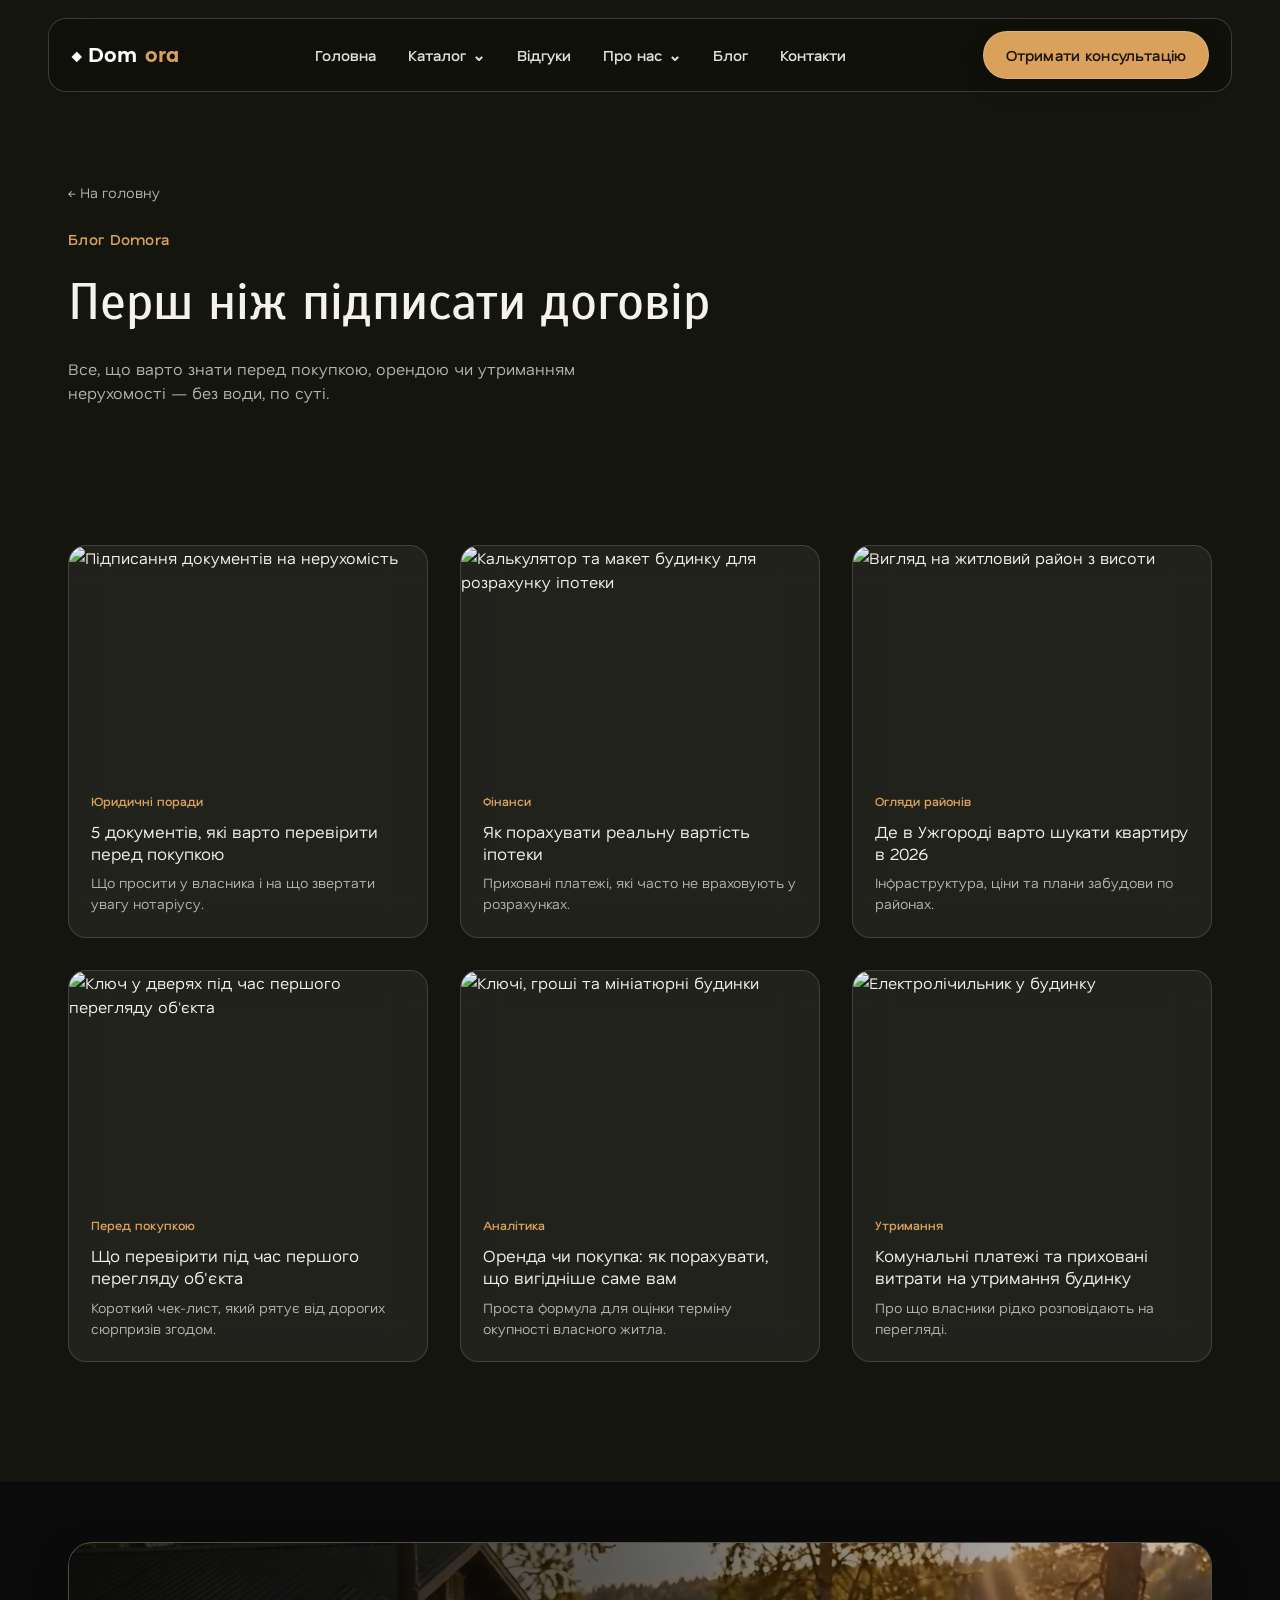
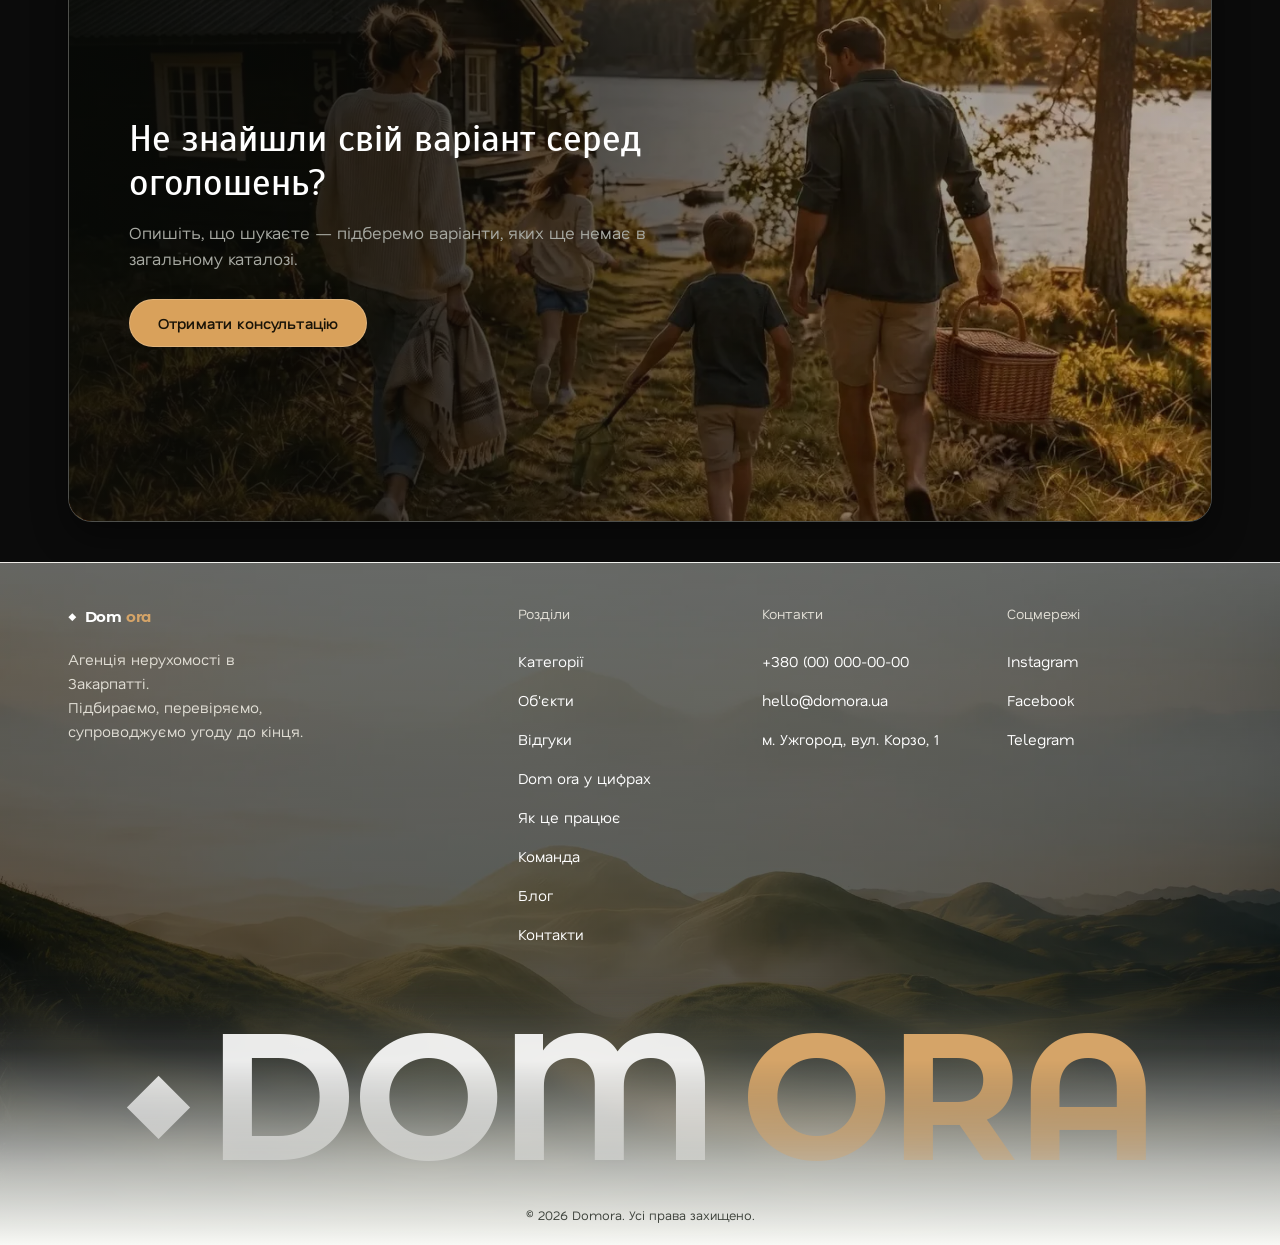
==== commit 3f6afffe: "Optimize website performance" ====
--- a/blog.html
+++ b/blog.html
@@ -20,7 +20,8 @@
 <!-- Meta Pixel: вставити тут після налаштування аналітики. -->
 <link rel="preconnect" href="https://fonts.googleapis.com">
 <link rel="preconnect" href="https://fonts.gstatic.com" crossorigin>
-<link href="https://fonts.googleapis.com/css2?family=Montserrat+Alternates:wght@700&amp;family=Nata+Sans:wght@400;500;600;700&amp;family=Scada:wght@400&amp;display=swap" rel="stylesheet">
+<link href="https://fonts.googleapis.com/css2?family=Montserrat+Alternates:wght@700&amp;family=Nata+Sans:wght@400;500;600;700&amp;family=Scada:wght@400&amp;display=swap" rel="preload" as="style" onload="this.onload=null;this.rel='stylesheet'">
+<noscript><link href="https://fonts.googleapis.com/css2?family=Montserrat+Alternates:wght@700&amp;family=Nata+Sans:wght@400;500;600;700&amp;family=Scada:wght@400&amp;display=swap" rel="stylesheet"></noscript>
 <link rel="stylesheet" href="inquiry.css">
 <style>
   :root{
@@ -297,7 +298,7 @@
   .end-cta-link{
     padding-inline:28px; white-space:nowrap;
   }
-  .end-cta-media{ position:absolute; inset:0; z-index:0; background:#25251e url('footer-poster.jpg') center/cover no-repeat; }
+  .end-cta-media{ position:absolute; inset:0; z-index:0; background:#25251e url('footer-poster.webp') center/cover no-repeat; }
   .end-background-video{ position:absolute; inset:0; width:100%; height:100%; object-fit:cover; object-position:center; pointer-events:none; }
   .site-footer{
     --end-muted:#e2dfd6;
@@ -305,7 +306,7 @@
     margin-top:40px; padding:40px 0 0;
     border-top:1px solid rgba(255,255,255,.12);
     background-color:#0b0b0b;
-    background-image:linear-gradient(180deg,rgba(5,8,6,.58),rgba(5,8,6,.67) 58%,rgba(5,8,6,.78)),url('Editing_nature_background_image_2K_20260926223842.jpg');
+    background-image:linear-gradient(180deg,rgba(5,8,6,.58),rgba(5,8,6,.67) 58%,rgba(5,8,6,.78)),url('footer-desktop.webp');
     background-size:cover;
     background-position:center bottom;
     background-repeat:no-repeat;
@@ -345,7 +346,7 @@
 
   @media (max-width:768px){
     .site-footer{
-      background-image:linear-gradient(180deg,rgba(5,8,6,.60),rgba(5,8,6,.68) 58%,rgba(5,8,6,.80)),url('Sunrise_over_misty_green_hill_2K_20260926224355.jpg');
+      background-image:linear-gradient(180deg,rgba(5,8,6,.60),rgba(5,8,6,.68) 58%,rgba(5,8,6,.80)),url('footer-mobile.webp');
       /* У файлі є затемнені бокові поля: масштабуємо центральний вертикальний кадр на всю ширину. */
       background-size:cover, 360% auto;
       background-position:center, center 20%;
@@ -479,7 +480,7 @@
     <h2 class="sr-only">Статті блогу</h2>
     <div class="full-blog-grid">
       <div class="blog-card glass">
-        <div class="img-wrap"><img src="https://images.unsplash.com/photo-1763729805496-b5dbf7f00c79?auto=format&amp;fit=crop&amp;w=700&amp;q=80" width="700" height="438" alt="Підписання документів на нерухомість" loading="lazy" decoding="async"></div>
+        <div class="img-wrap"><img src="https://images.unsplash.com/photo-1763729805496-b5dbf7f00c79?auto=format&amp;fit=crop&amp;w=700&amp;q=80" width="700" height="438" alt="Підписання документів на нерухомість" loading="lazy" decoding="async" srcset="https://images.unsplash.com/photo-1763729805496-b5dbf7f00c79?auto=format&amp;fit=crop&amp;w=400&amp;q=80 400w, https://images.unsplash.com/photo-1763729805496-b5dbf7f00c79?auto=format&amp;fit=crop&amp;w=700&amp;q=80 700w" sizes="(max-width: 640px) calc(100vw - 40px), (max-width: 1024px) 50vw, 400px"></div>
         <div class="body">
           <span class="tag">Юридичні поради</span>
           <h3>5 документів, які варто перевірити перед покупкою</h3>
@@ -487,7 +488,7 @@
         </div>
       </div>
       <div class="blog-card glass">
-        <div class="img-wrap"><img src="https://images.unsplash.com/photo-1728825445493-1a6e89164511?auto=format&amp;fit=crop&amp;w=700&amp;q=80" width="700" height="438" alt="Калькулятор та макет будинку для розрахунку іпотеки" loading="lazy" decoding="async"></div>
+        <div class="img-wrap"><img src="https://images.unsplash.com/photo-1728825445493-1a6e89164511?auto=format&amp;fit=crop&amp;w=700&amp;q=80" width="700" height="438" alt="Калькулятор та макет будинку для розрахунку іпотеки" loading="lazy" decoding="async" srcset="https://images.unsplash.com/photo-1728825445493-1a6e89164511?auto=format&amp;fit=crop&amp;w=400&amp;q=80 400w, https://images.unsplash.com/photo-1728825445493-1a6e89164511?auto=format&amp;fit=crop&amp;w=700&amp;q=80 700w" sizes="(max-width: 640px) calc(100vw - 40px), (max-width: 1024px) 50vw, 400px"></div>
         <div class="body">
           <span class="tag">Фінанси</span>
           <h3>Як порахувати реальну вартість іпотеки</h3>
@@ -495,7 +496,7 @@
         </div>
       </div>
       <div class="blog-card glass">
-        <div class="img-wrap"><img src="https://images.unsplash.com/photo-1637119106192-036fbe26d38d?auto=format&amp;fit=crop&amp;w=700&amp;q=80" width="700" height="438" alt="Вигляд на житловий район з висоти" loading="lazy" decoding="async"></div>
+        <div class="img-wrap"><img src="https://images.unsplash.com/photo-1637119106192-036fbe26d38d?auto=format&amp;fit=crop&amp;w=700&amp;q=80" width="700" height="438" alt="Вигляд на житловий район з висоти" loading="lazy" decoding="async" srcset="https://images.unsplash.com/photo-1637119106192-036fbe26d38d?auto=format&amp;fit=crop&amp;w=400&amp;q=80 400w, https://images.unsplash.com/photo-1637119106192-036fbe26d38d?auto=format&amp;fit=crop&amp;w=700&amp;q=80 700w" sizes="(max-width: 640px) calc(100vw - 40px), (max-width: 1024px) 50vw, 400px"></div>
         <div class="body">
           <span class="tag">Огляди районів</span>
           <h3>Де в Ужгороді варто шукати квартиру в 2026</h3>
@@ -503,7 +504,7 @@
         </div>
       </div>
       <div class="blog-card glass">
-        <div class="img-wrap"><img src="https://images.unsplash.com/photo-1733244766159-f58f4184fd38?auto=format&amp;fit=crop&amp;w=700&amp;q=80" width="700" height="438" alt="Ключ у дверях під час першого перегляду об'єкта" loading="lazy" decoding="async"></div>
+        <div class="img-wrap"><img src="https://images.unsplash.com/photo-1733244766159-f58f4184fd38?auto=format&amp;fit=crop&amp;w=700&amp;q=80" width="700" height="438" alt="Ключ у дверях під час першого перегляду об'єкта" loading="lazy" decoding="async" srcset="https://images.unsplash.com/photo-1733244766159-f58f4184fd38?auto=format&amp;fit=crop&amp;w=400&amp;q=80 400w, https://images.unsplash.com/photo-1733244766159-f58f4184fd38?auto=format&amp;fit=crop&amp;w=700&amp;q=80 700w" sizes="(max-width: 640px) calc(100vw - 40px), (max-width: 1024px) 50vw, 400px"></div>
         <div class="body">
           <span class="tag">Перед покупкою</span>
           <h3>Що перевірити під час першого перегляду об'єкта</h3>
@@ -511,7 +512,7 @@
         </div>
       </div>
       <div class="blog-card glass">
-        <div class="img-wrap"><img src="https://images.unsplash.com/photo-1747037941864-74595e4ff56d?auto=format&amp;fit=crop&amp;w=700&amp;q=80" width="700" height="438" alt="Ключі, гроші та мініатюрні будинки" loading="lazy" decoding="async"></div>
+        <div class="img-wrap"><img src="https://images.unsplash.com/photo-1747037941864-74595e4ff56d?auto=format&amp;fit=crop&amp;w=700&amp;q=80" width="700" height="438" alt="Ключі, гроші та мініатюрні будинки" loading="lazy" decoding="async" srcset="https://images.unsplash.com/photo-1747037941864-74595e4ff56d?auto=format&amp;fit=crop&amp;w=400&amp;q=80 400w, https://images.unsplash.com/photo-1747037941864-74595e4ff56d?auto=format&amp;fit=crop&amp;w=700&amp;q=80 700w" sizes="(max-width: 640px) calc(100vw - 40px), (max-width: 1024px) 50vw, 400px"></div>
         <div class="body">
           <span class="tag">Аналітика</span>
           <h3>Оренда чи покупка: як порахувати, що вигідніше саме вам</h3>
@@ -519,7 +520,7 @@
         </div>
       </div>
       <div class="blog-card glass">
-        <div class="img-wrap"><img src="https://images.unsplash.com/photo-1604177420682-0c840feb01de?auto=format&amp;fit=crop&amp;w=700&amp;q=80" width="700" height="438" alt="Електролічильник у будинку" loading="lazy" decoding="async"></div>
+        <div class="img-wrap"><img src="https://images.unsplash.com/photo-1604177420682-0c840feb01de?auto=format&amp;fit=crop&amp;w=700&amp;q=80" width="700" height="438" alt="Електролічильник у будинку" loading="lazy" decoding="async" srcset="https://images.unsplash.com/photo-1604177420682-0c840feb01de?auto=format&amp;fit=crop&amp;w=400&amp;q=80 400w, https://images.unsplash.com/photo-1604177420682-0c840feb01de?auto=format&amp;fit=crop&amp;w=700&amp;q=80 700w" sizes="(max-width: 640px) calc(100vw - 40px), (max-width: 1024px) 50vw, 400px"></div>
         <div class="body">
           <span class="tag">Утримання</span>
           <h3>Комунальні платежі та приховані витрати на утримання будинку</h3>
@@ -543,7 +544,7 @@
           <a href="mailto:hello@domora.ua" class="end-cta-link" data-inquiry>Отримати консультацію</a>
         </div>
         <div class="end-cta-media">
-          <video class="end-background-video" autoplay muted loop playsinline preload="none" poster="footer-poster.jpg" aria-hidden="true" data-src="https://res.cloudinary.com/e0jqfgj9/video/upload/v1790438062/hailuo-03_Subtle_motion_photorealistic._The_family_walks_slowly_towards_the_water._The_tre-0_1.mp4"></video>
+          <video class="end-background-video" autoplay muted loop playsinline preload="none" poster="footer-poster.webp" aria-hidden="true" data-src="https://res.cloudinary.com/e0jqfgj9/video/upload/v1790438062/hailuo-03_Subtle_motion_photorealistic._The_family_walks_slowly_towards_the_water._The_tre-0_1.mp4"></video>
         </div>
       </div>
     </div>
@@ -594,7 +595,7 @@
 
 <dialog class="inquiry-dialog" id="inquiry-dialog" aria-labelledby="inquiry-title">
   <div class="inquiry-layout">
-    <div class="inquiry-image"><img id="inquiry-photo" src="hero-poster.jpg" width="1280" height="720" alt="" loading="lazy" decoding="async" aria-hidden="true"></div>
+    <div class="inquiry-image"><img id="inquiry-photo" src="hero-poster.webp" width="1280" height="720" alt="" loading="lazy" decoding="async" aria-hidden="true"></div>
     <div class="inquiry-body">
       <button class="inquiry-close" type="button" aria-label="Закрити форму" data-inquiry-close><svg viewBox="0 0 24 24" aria-hidden="true"><path d="M5 5l14 14M19 5L5 19"/></svg></button>
       <h2 id="inquiry-title">Допоможемо знайти ваш дім</h2>
@@ -610,26 +611,7 @@
   </div>
 </dialog>
 
-<script>
-  // Відео контактної плашки не затримує початкове завантаження сторінки.
-  (() => {
-    const video = document.querySelector('.end-background-video');
-    if (!video || window.matchMedia('(prefers-reduced-motion: reduce)').matches) return;
-    const start = () => {
-      video.src = video.dataset.src;
-      video.load();
-      video.play().catch(() => {}); // Якщо автозапуск заблоковано, видно кадр-заставку.
-    };
-    if ('IntersectionObserver' in window) {
-      const observer = new IntersectionObserver(entries => {
-        if (entries[0].isIntersecting) { start(); observer.disconnect(); }
-      }, { rootMargin:'300px 0px' });
-      observer.observe(video.closest('.site-end'));
-    } else {
-      start();
-    }
-  })();
-</script>
+<script src="media.js" defer></script>
 <script src="inquiry.js" defer></script>
 
 </body>
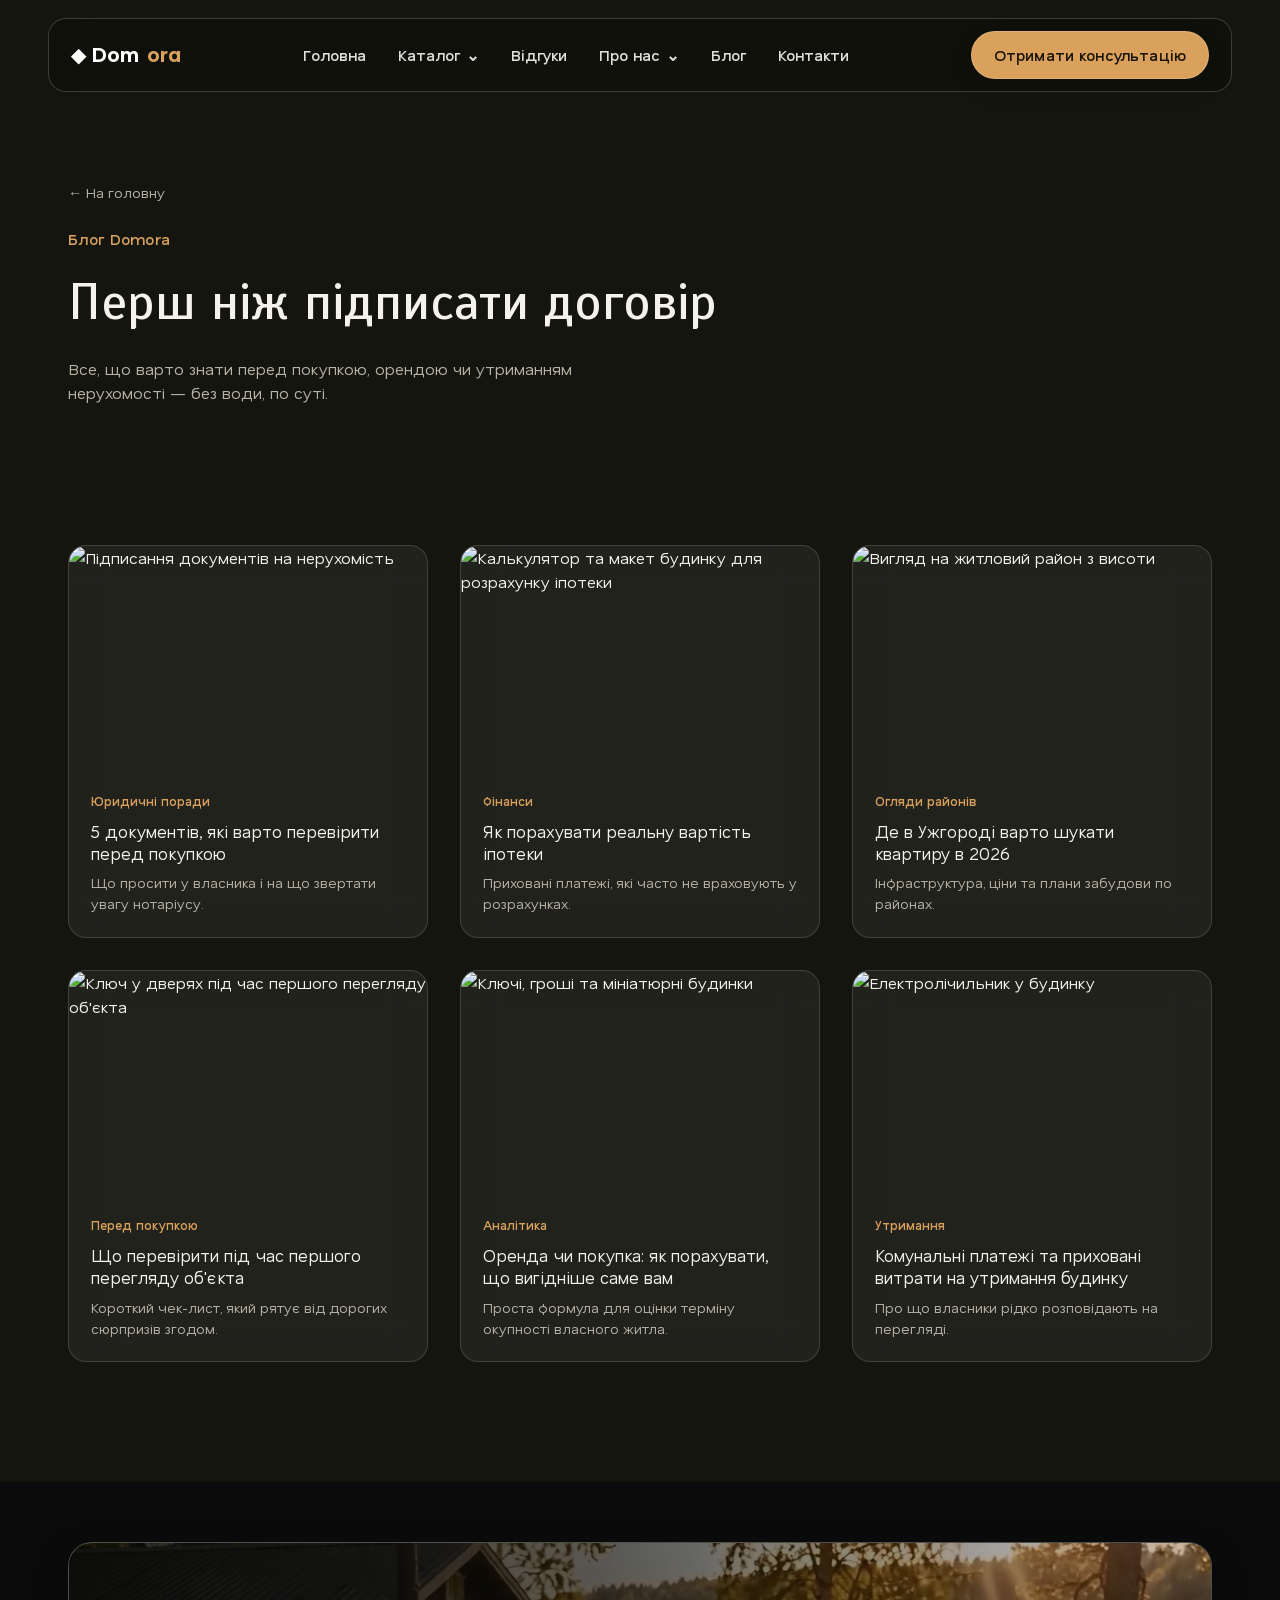
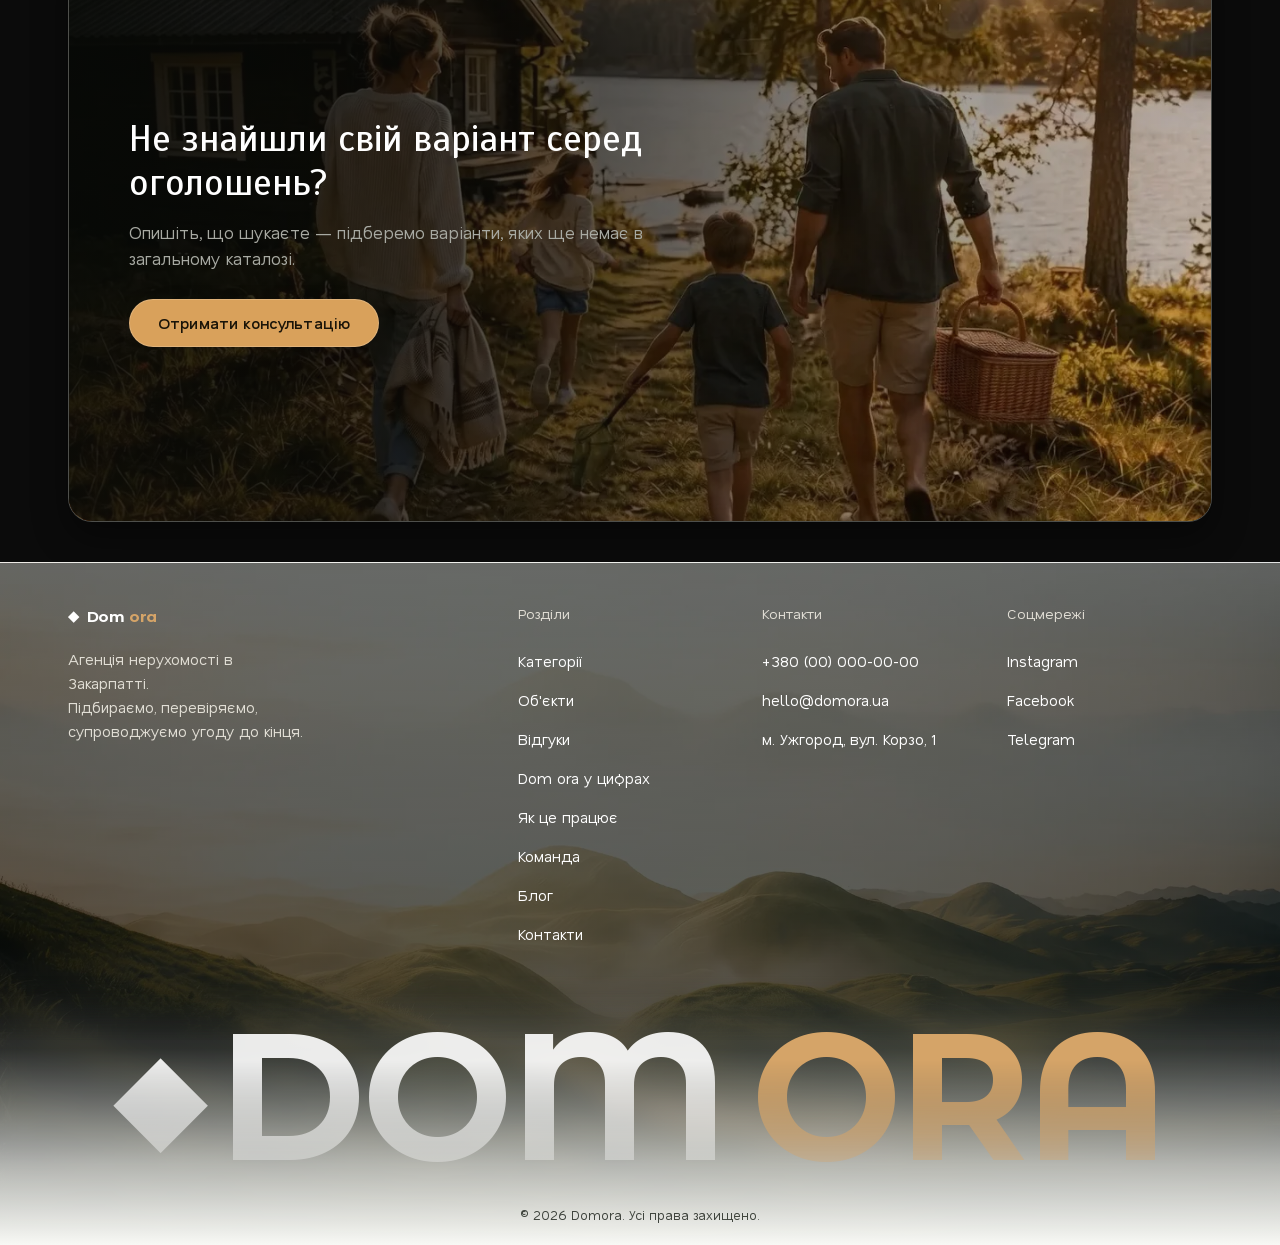
==== commit 6d56a035: "Оптимізація сайту V2" ====
--- a/blog.html
+++ b/blog.html
@@ -2,6 +2,9 @@
 <html lang="uk">
 <head>
 <meta charset="UTF-8">
+<meta http-equiv="Content-Security-Policy" content="upgrade-insecure-requests">
+<link rel="preload" as="font" href="scada-cyrillic.woff2" type="font/woff2" crossorigin>
+<link rel="preload" as="font" href="nata-cyrillic.woff2" type="font/woff2" crossorigin>
 <meta name="viewport" content="width=device-width, initial-scale=1.0">
 <link rel="icon" href="favicon.svg" type="image/svg+xml">
 <!-- TODO: замінити на окрему PNG-іконку 180×180 для iOS, коли вона буде готова. -->
@@ -18,12 +21,18 @@
 <meta name="twitter:card" content="summary_large_image">
 <!-- GA4: вставити тег тут після налаштування аналітики. -->
 <!-- Meta Pixel: вставити тут після налаштування аналітики. -->
-<link rel="preconnect" href="https://fonts.googleapis.com">
-<link rel="preconnect" href="https://fonts.gstatic.com" crossorigin>
-<link href="https://fonts.googleapis.com/css2?family=Montserrat+Alternates:wght@700&amp;family=Nata+Sans:wght@400;500;600;700&amp;family=Scada:wght@400&amp;display=swap" rel="preload" as="style" onload="this.onload=null;this.rel='stylesheet'">
-<noscript><link href="https://fonts.googleapis.com/css2?family=Montserrat+Alternates:wght@700&amp;family=Nata+Sans:wght@400;500;600;700&amp;family=Scada:wght@400&amp;display=swap" rel="stylesheet"></noscript>
-<link rel="stylesheet" href="inquiry.css">
+<link rel="preload" as="style" href="inquiry.css" onload="this.onload=null;this.rel='stylesheet'">
+<noscript><link rel="stylesheet" href="inquiry.css"></noscript>
 <style>
+/* Unmodified Google Fonts WOFF2 subsets. See bundled LICENSE-*.txt files. */
+@font-face{font-family:'Scada';font-style:normal;font-weight:400;font-display:swap;src:url('scada-cyrillic.woff2') format('woff2');unicode-range:U+0301,U+0400-045F,U+0490-0491,U+04B0-04B1,U+2116}
+@font-face{font-family:'Scada';font-style:normal;font-weight:400;font-display:swap;src:url('scada-latin.woff2') format('woff2');unicode-range:U+0000-00FF,U+0131,U+0152-0153,U+02BB-02BC,U+02C6,U+02DA,U+02DC,U+0304,U+0308,U+0329,U+2000-206F,U+20AC,U+2122,U+2191,U+2193,U+2212,U+2215,U+FEFF,U+FFFD}
+@font-face{font-family:'Nata Sans';font-style:normal;font-weight:400 700;font-display:swap;src:url('nata-cyrillic.woff2') format('woff2');unicode-range:U+0301,U+0400-045F,U+0490-0491,U+04B0-04B1,U+2116}
+@font-face{font-family:'Nata Sans';font-style:normal;font-weight:400 700;font-display:swap;src:url('nata-latin.woff2') format('woff2');unicode-range:U+0000-00FF,U+0131,U+0152-0153,U+02BB-02BC,U+02C6,U+02DA,U+02DC,U+0304,U+0308,U+0329,U+2000-206F,U+20AC,U+2122,U+2191,U+2193,U+2212,U+2215,U+FEFF,U+FFFD}
+@font-face{font-family:'Montserrat Alternates';font-style:normal;font-weight:700;font-display:swap;src:url('montserrat-cyrillic.woff2') format('woff2');unicode-range:U+0301,U+0400-045F,U+0490-0491,U+04B0-04B1,U+2116}
+@font-face{font-family:'Montserrat Alternates';font-style:normal;font-weight:700;font-display:swap;src:url('montserrat-latin.woff2') format('woff2');unicode-range:U+0000-00FF,U+0131,U+0152-0153,U+02BB-02BC,U+02C6,U+02DA,U+02DC,U+0304,U+0308,U+0329,U+2000-206F,U+20AC,U+2122,U+2191,U+2193,U+2212,U+2215,U+FEFF,U+FFFD}
+.site-footer.media-ready{background-image:var(--footer-image)}
+.end-cta-media.media-ready{background:var(--cta-background)}
   :root{
     --bg: #15150f;
     --bg-soft: #1b1b13;
@@ -298,7 +307,7 @@
   .end-cta-link{
     padding-inline:28px; white-space:nowrap;
   }
-  .end-cta-media{ position:absolute; inset:0; z-index:0; background:#25251e url('footer-poster.webp') center/cover no-repeat; }
+  .end-cta-media{ position:absolute; inset:0; z-index:0; --cta-background:#25251e url('footer-poster.webp') center/cover no-repeat; }
   .end-background-video{ position:absolute; inset:0; width:100%; height:100%; object-fit:cover; object-position:center; pointer-events:none; }
   .site-footer{
     --end-muted:#e2dfd6;
@@ -306,7 +315,7 @@
     margin-top:40px; padding:40px 0 0;
     border-top:1px solid rgba(255,255,255,.12);
     background-color:#0b0b0b;
-    background-image:linear-gradient(180deg,rgba(5,8,6,.58),rgba(5,8,6,.67) 58%,rgba(5,8,6,.78)),url('footer-desktop.webp');
+    --footer-image:linear-gradient(180deg,rgba(5,8,6,.58),rgba(5,8,6,.67) 58%,rgba(5,8,6,.78)),url('footer-desktop.webp');
     background-size:cover;
     background-position:center bottom;
     background-repeat:no-repeat;
@@ -346,7 +355,7 @@
 
   @media (max-width:768px){
     .site-footer{
-      background-image:linear-gradient(180deg,rgba(5,8,6,.60),rgba(5,8,6,.68) 58%,rgba(5,8,6,.80)),url('footer-mobile.webp');
+      --footer-image:linear-gradient(180deg,rgba(5,8,6,.60),rgba(5,8,6,.68) 58%,rgba(5,8,6,.80)),url('footer-mobile.webp');
       /* У файлі є затемнені бокові поля: масштабуємо центральний вертикальний кадр на всю ширину. */
       background-size:cover, 360% auto;
       background-position:center, center 20%;
@@ -408,7 +417,17 @@
     .end-background-video{ display:none; }
   }
 </style>
+<noscript><style>.site-footer{background-image:var(--footer-image)}.end-cta-media{background:var(--cta-background)}</style></noscript>
 <style>
+/* Unmodified Google Fonts WOFF2 subsets. See bundled LICENSE-*.txt files. */
+@font-face{font-family:'Scada';font-style:normal;font-weight:400;font-display:swap;src:url('scada-cyrillic.woff2') format('woff2');unicode-range:U+0301,U+0400-045F,U+0490-0491,U+04B0-04B1,U+2116}
+@font-face{font-family:'Scada';font-style:normal;font-weight:400;font-display:swap;src:url('scada-latin.woff2') format('woff2');unicode-range:U+0000-00FF,U+0131,U+0152-0153,U+02BB-02BC,U+02C6,U+02DA,U+02DC,U+0304,U+0308,U+0329,U+2000-206F,U+20AC,U+2122,U+2191,U+2193,U+2212,U+2215,U+FEFF,U+FFFD}
+@font-face{font-family:'Nata Sans';font-style:normal;font-weight:400 700;font-display:swap;src:url('nata-cyrillic.woff2') format('woff2');unicode-range:U+0301,U+0400-045F,U+0490-0491,U+04B0-04B1,U+2116}
+@font-face{font-family:'Nata Sans';font-style:normal;font-weight:400 700;font-display:swap;src:url('nata-latin.woff2') format('woff2');unicode-range:U+0000-00FF,U+0131,U+0152-0153,U+02BB-02BC,U+02C6,U+02DA,U+02DC,U+0304,U+0308,U+0329,U+2000-206F,U+20AC,U+2122,U+2191,U+2193,U+2212,U+2215,U+FEFF,U+FFFD}
+@font-face{font-family:'Montserrat Alternates';font-style:normal;font-weight:700;font-display:swap;src:url('montserrat-cyrillic.woff2') format('woff2');unicode-range:U+0301,U+0400-045F,U+0490-0491,U+04B0-04B1,U+2116}
+@font-face{font-family:'Montserrat Alternates';font-style:normal;font-weight:700;font-display:swap;src:url('montserrat-latin.woff2') format('woff2');unicode-range:U+0000-00FF,U+0131,U+0152-0153,U+02BB-02BC,U+02C6,U+02DA,U+02DC,U+0304,U+0308,U+0329,U+2000-206F,U+20AC,U+2122,U+2191,U+2193,U+2212,U+2215,U+FEFF,U+FFFD}
+.site-footer.media-ready{background-image:var(--footer-image)}
+.end-cta-media.media-ready{background:var(--cta-background)}
   .page-hero{ padding:clamp(140px,18vw,180px) 0 20px; }
   .page-hero .eyebrow{ margin-bottom:14px; }
   .page-hero h1{ font-family:var(--font-head); font-size:clamp(2rem,4.5vw,3.2rem); font-weight:400; max-width:700px; }
@@ -544,7 +563,7 @@
           <a href="mailto:hello@domora.ua" class="end-cta-link" data-inquiry>Отримати консультацію</a>
         </div>
         <div class="end-cta-media">
-          <video class="end-background-video" autoplay muted loop playsinline preload="none" poster="footer-poster.webp" aria-hidden="true" data-src="https://res.cloudinary.com/e0jqfgj9/video/upload/v1790438062/hailuo-03_Subtle_motion_photorealistic._The_family_walks_slowly_towards_the_water._The_tre-0_1.mp4"></video>
+          <video class="end-background-video" autoplay muted loop playsinline preload="none" data-poster="footer-poster.webp" aria-hidden="true" data-src="https://res.cloudinary.com/e0jqfgj9/video/upload/v1790438062/hailuo-03_Subtle_motion_photorealistic._The_family_walks_slowly_towards_the_water._The_tre-0_1.mp4"></video>
         </div>
       </div>
     </div>
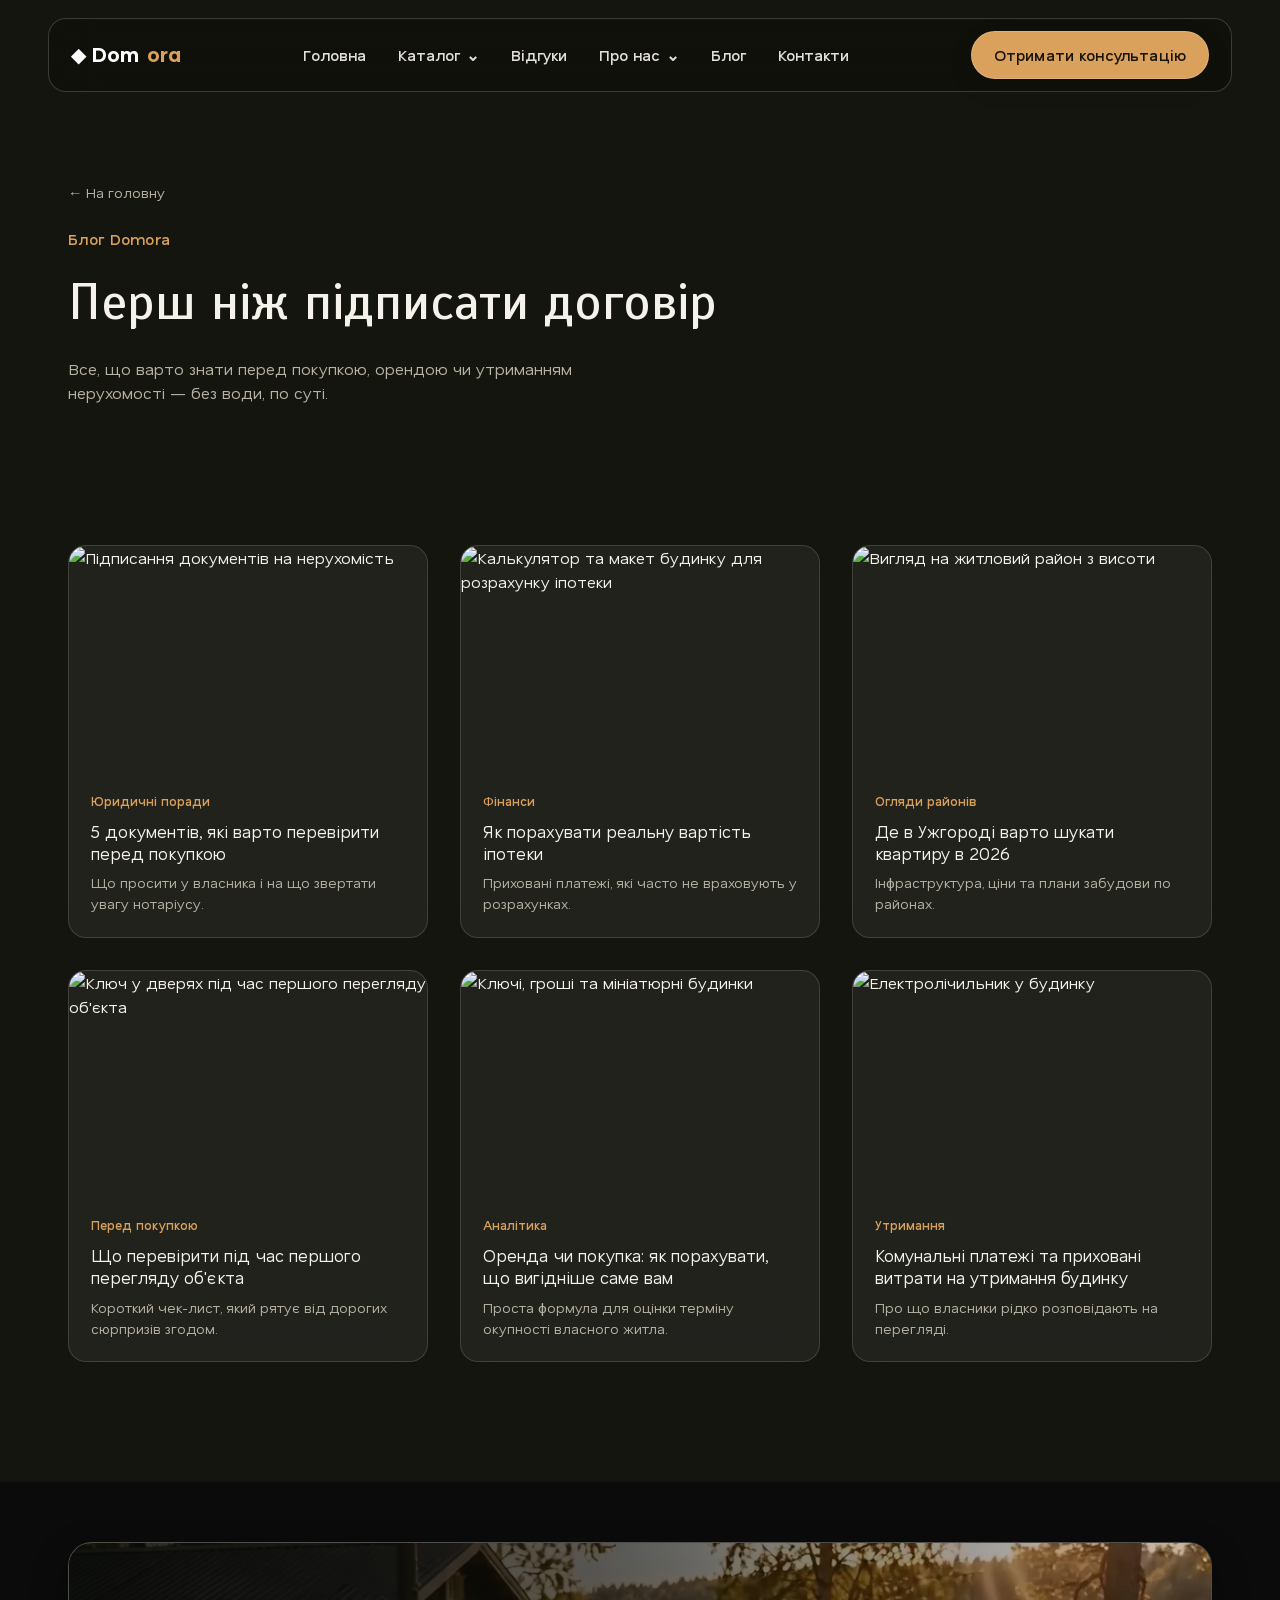
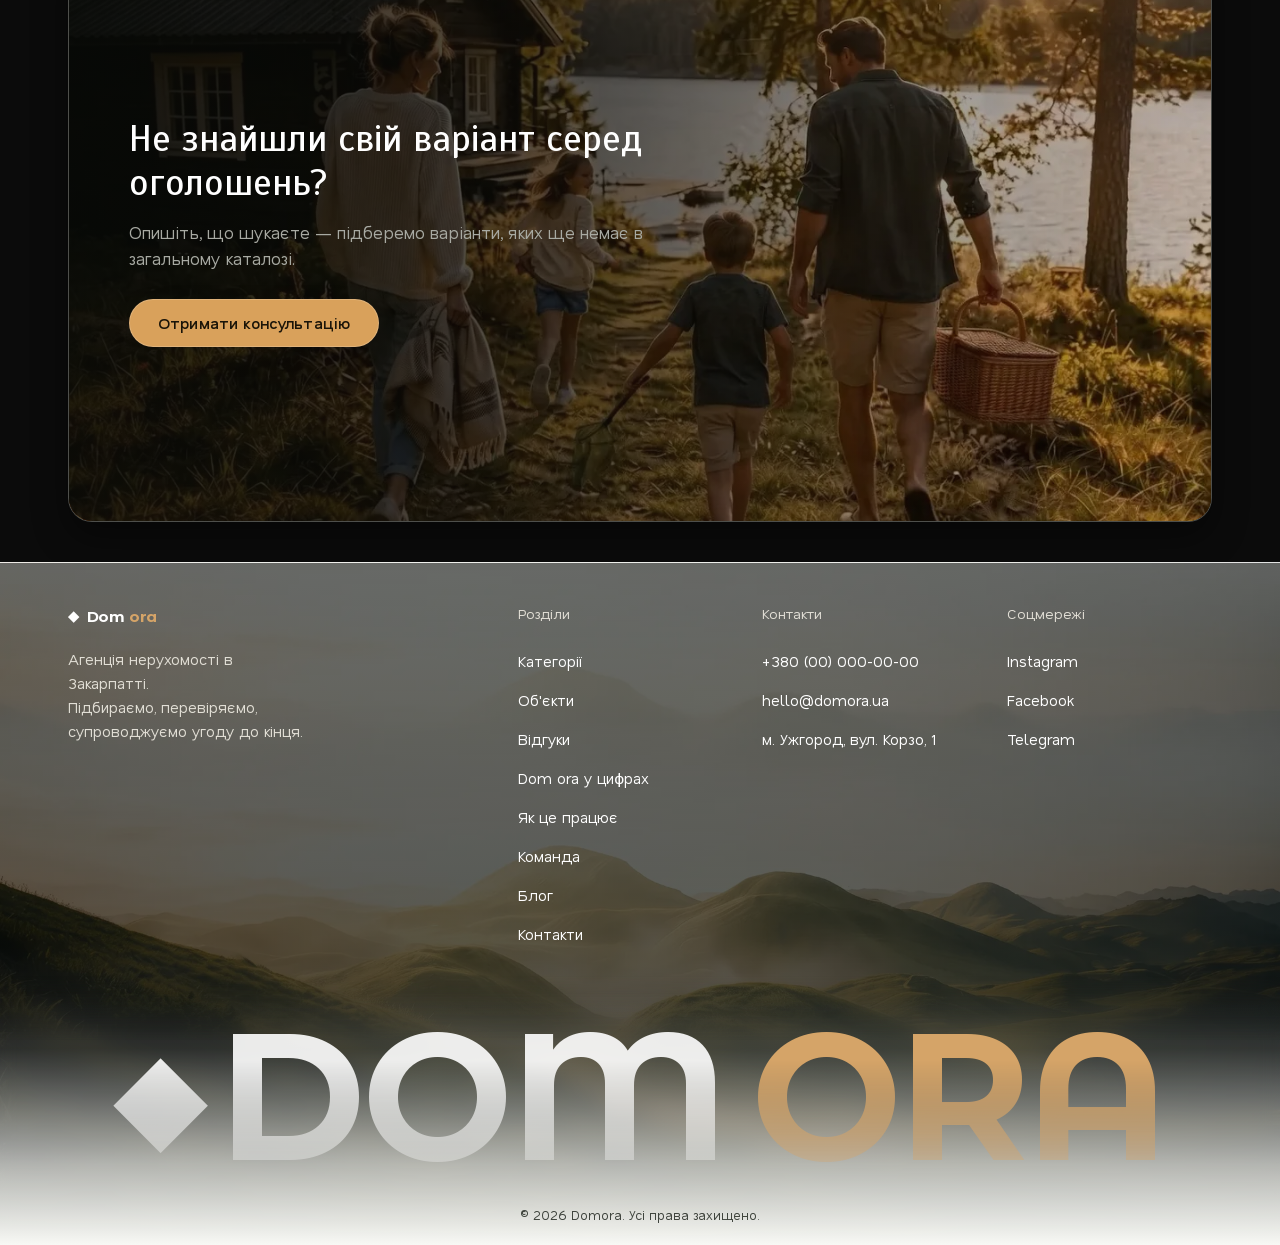
==== commit b3e43d0b: "Виправлення українських літер Ф/ф" ====
--- a/blog.html
+++ b/blog.html
@@ -27,7 +27,9 @@
 /* Unmodified Google Fonts WOFF2 subsets. See bundled LICENSE-*.txt files. */
 @font-face{font-family:'Scada';font-style:normal;font-weight:400;font-display:swap;src:url('scada-cyrillic.woff2') format('woff2');unicode-range:U+0301,U+0400-045F,U+0490-0491,U+04B0-04B1,U+2116}
 @font-face{font-family:'Scada';font-style:normal;font-weight:400;font-display:swap;src:url('scada-latin.woff2') format('woff2');unicode-range:U+0000-00FF,U+0131,U+0152-0153,U+02BB-02BC,U+02C6,U+02DA,U+02DC,U+0304,U+0308,U+0329,U+2000-206F,U+20AC,U+2122,U+2191,U+2193,U+2212,U+2215,U+FEFF,U+FFFD}
-@font-face{font-family:'Nata Sans';font-style:normal;font-weight:400 700;font-display:swap;src:url('nata-cyrillic.woff2') format('woff2');unicode-range:U+0301,U+0400-045F,U+0490-0491,U+04B0-04B1,U+2116}
+@font-face{font-family:'Nata Sans';font-style:normal;font-weight:400 700;font-display:swap;src:url('nata-cyrillic.woff2') format('woff2');unicode-range:U+0301,U+0400-0423,U+0425-0443,U+0445-045F,U+0490-0491,U+04B0-04B1,U+2116}
+/* Nata Sans has a hollow Ф/ф. Use Scada only for these Ukrainian glyphs. */
+@font-face{font-family:'Nata Sans';font-style:normal;font-weight:400 700;font-display:swap;src:url('scada-cyrillic.woff2') format('woff2');unicode-range:U+0424,U+0444}
 @font-face{font-family:'Nata Sans';font-style:normal;font-weight:400 700;font-display:swap;src:url('nata-latin.woff2') format('woff2');unicode-range:U+0000-00FF,U+0131,U+0152-0153,U+02BB-02BC,U+02C6,U+02DA,U+02DC,U+0304,U+0308,U+0329,U+2000-206F,U+20AC,U+2122,U+2191,U+2193,U+2212,U+2215,U+FEFF,U+FFFD}
 @font-face{font-family:'Montserrat Alternates';font-style:normal;font-weight:700;font-display:swap;src:url('montserrat-cyrillic.woff2') format('woff2');unicode-range:U+0301,U+0400-045F,U+0490-0491,U+04B0-04B1,U+2116}
 @font-face{font-family:'Montserrat Alternates';font-style:normal;font-weight:700;font-display:swap;src:url('montserrat-latin.woff2') format('woff2');unicode-range:U+0000-00FF,U+0131,U+0152-0153,U+02BB-02BC,U+02C6,U+02DA,U+02DC,U+0304,U+0308,U+0329,U+2000-206F,U+20AC,U+2122,U+2191,U+2193,U+2212,U+2215,U+FEFF,U+FFFD}
@@ -422,7 +424,9 @@
 /* Unmodified Google Fonts WOFF2 subsets. See bundled LICENSE-*.txt files. */
 @font-face{font-family:'Scada';font-style:normal;font-weight:400;font-display:swap;src:url('scada-cyrillic.woff2') format('woff2');unicode-range:U+0301,U+0400-045F,U+0490-0491,U+04B0-04B1,U+2116}
 @font-face{font-family:'Scada';font-style:normal;font-weight:400;font-display:swap;src:url('scada-latin.woff2') format('woff2');unicode-range:U+0000-00FF,U+0131,U+0152-0153,U+02BB-02BC,U+02C6,U+02DA,U+02DC,U+0304,U+0308,U+0329,U+2000-206F,U+20AC,U+2122,U+2191,U+2193,U+2212,U+2215,U+FEFF,U+FFFD}
-@font-face{font-family:'Nata Sans';font-style:normal;font-weight:400 700;font-display:swap;src:url('nata-cyrillic.woff2') format('woff2');unicode-range:U+0301,U+0400-045F,U+0490-0491,U+04B0-04B1,U+2116}
+@font-face{font-family:'Nata Sans';font-style:normal;font-weight:400 700;font-display:swap;src:url('nata-cyrillic.woff2') format('woff2');unicode-range:U+0301,U+0400-0423,U+0425-0443,U+0445-045F,U+0490-0491,U+04B0-04B1,U+2116}
+/* Nata Sans has a hollow Ф/ф. Use Scada only for these Ukrainian glyphs. */
+@font-face{font-family:'Nata Sans';font-style:normal;font-weight:400 700;font-display:swap;src:url('scada-cyrillic.woff2') format('woff2');unicode-range:U+0424,U+0444}
 @font-face{font-family:'Nata Sans';font-style:normal;font-weight:400 700;font-display:swap;src:url('nata-latin.woff2') format('woff2');unicode-range:U+0000-00FF,U+0131,U+0152-0153,U+02BB-02BC,U+02C6,U+02DA,U+02DC,U+0304,U+0308,U+0329,U+2000-206F,U+20AC,U+2122,U+2191,U+2193,U+2212,U+2215,U+FEFF,U+FFFD}
 @font-face{font-family:'Montserrat Alternates';font-style:normal;font-weight:700;font-display:swap;src:url('montserrat-cyrillic.woff2') format('woff2');unicode-range:U+0301,U+0400-045F,U+0490-0491,U+04B0-04B1,U+2116}
 @font-face{font-family:'Montserrat Alternates';font-style:normal;font-weight:700;font-display:swap;src:url('montserrat-latin.woff2') format('woff2');unicode-range:U+0000-00FF,U+0131,U+0152-0153,U+02BB-02BC,U+02C6,U+02DA,U+02DC,U+0304,U+0308,U+0329,U+2000-206F,U+20AC,U+2122,U+2191,U+2193,U+2212,U+2215,U+FEFF,U+FFFD}
